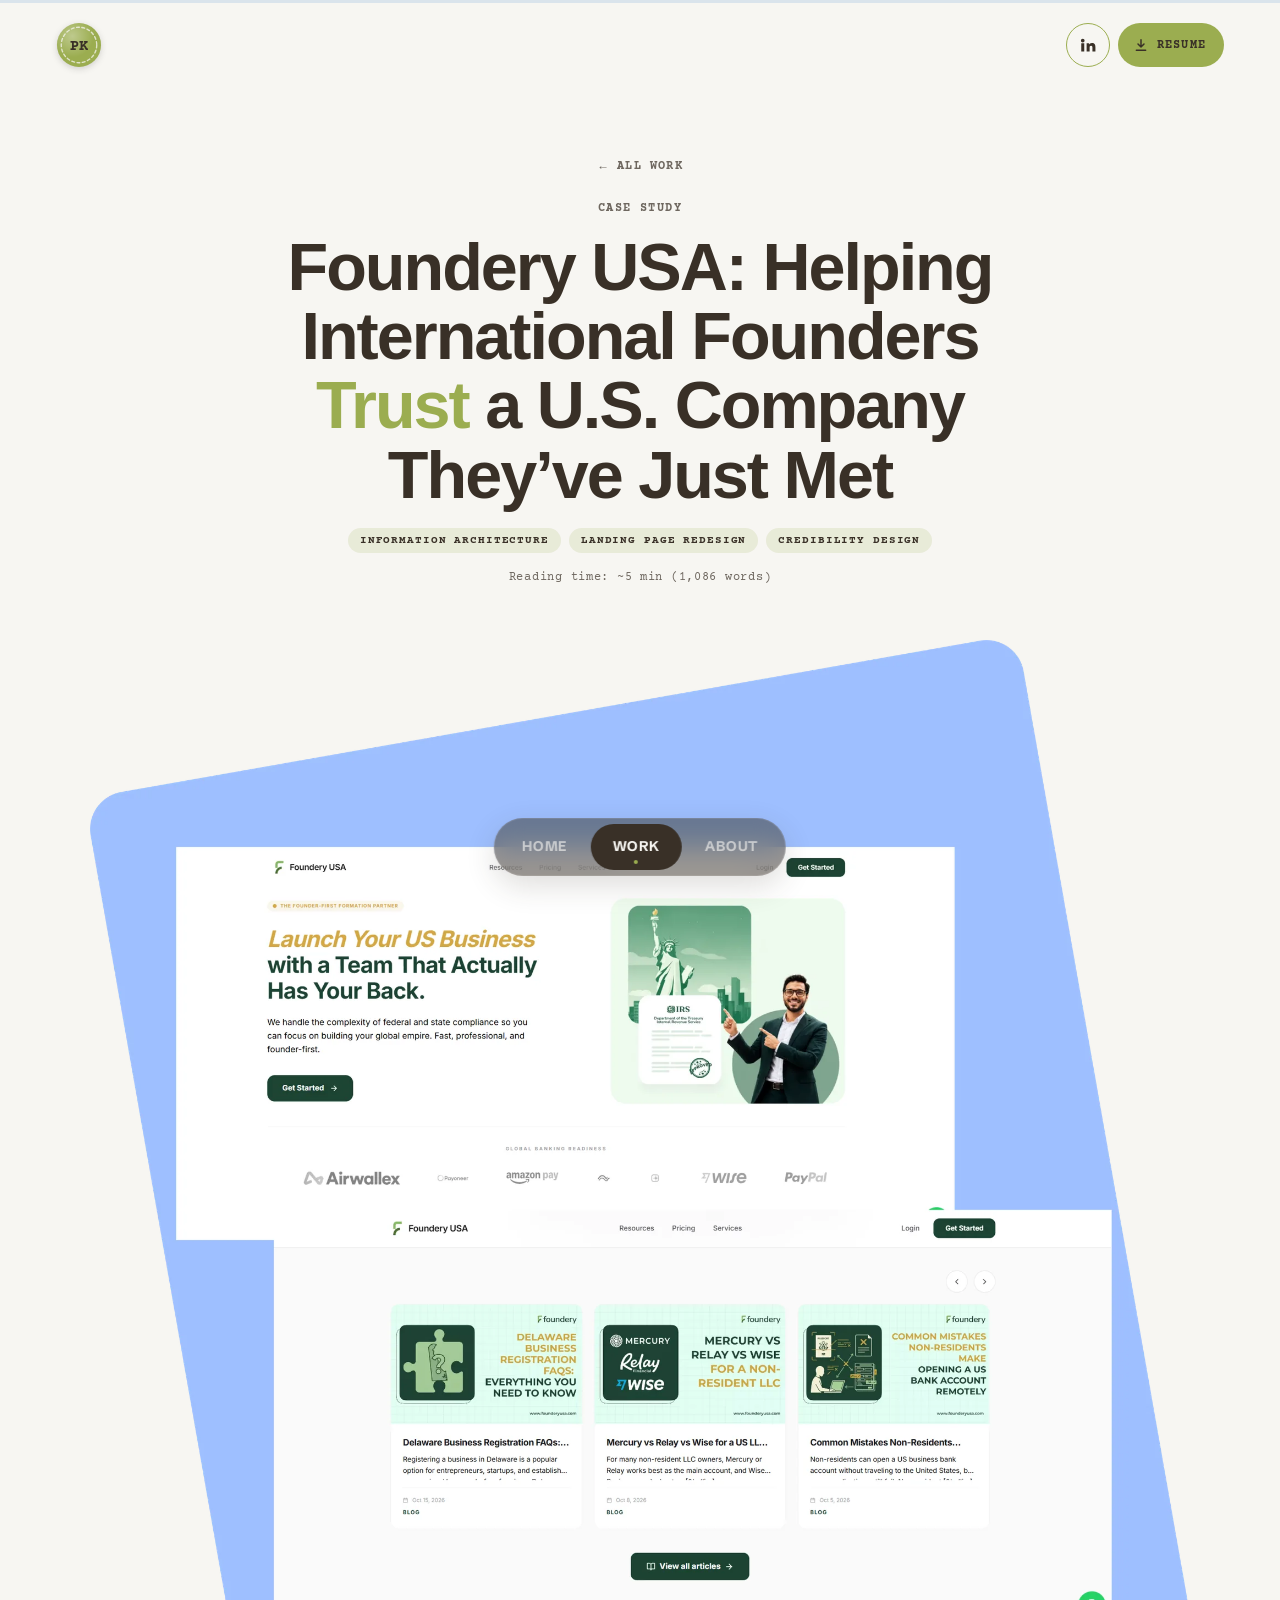
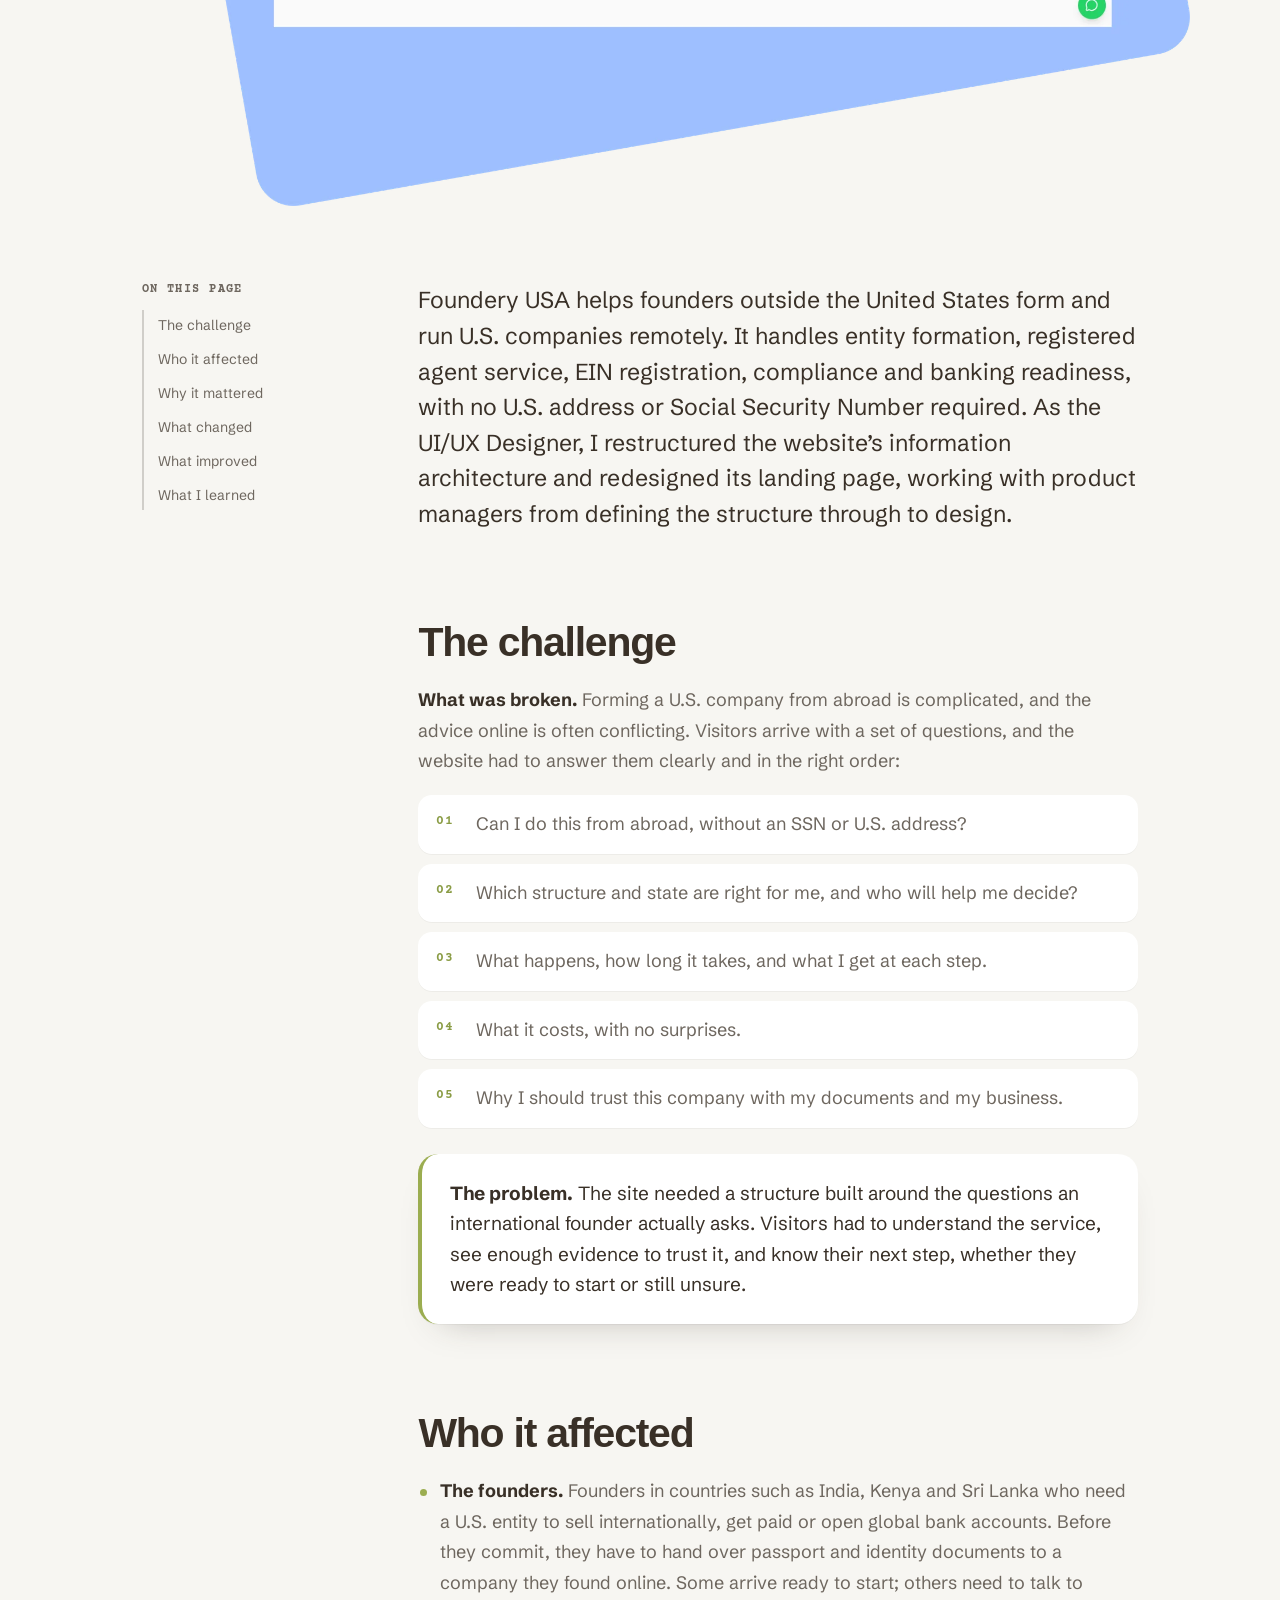
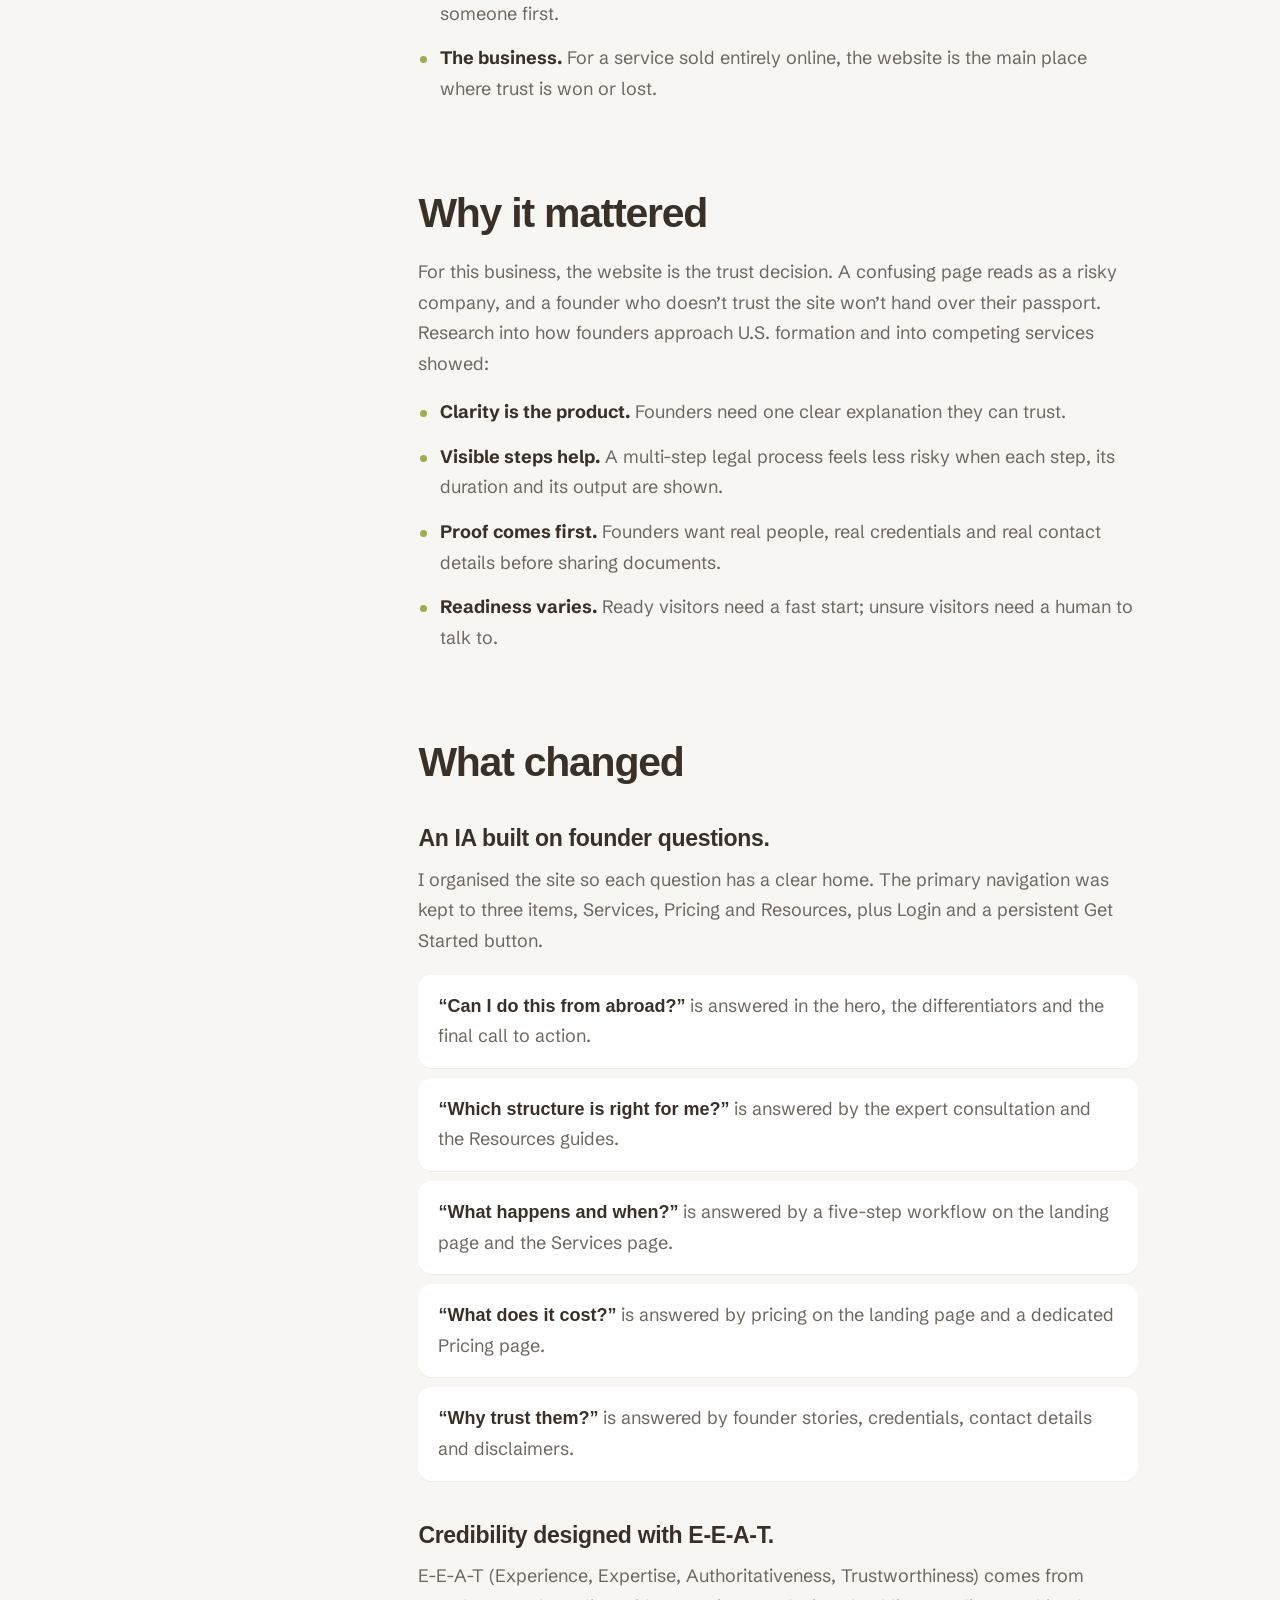
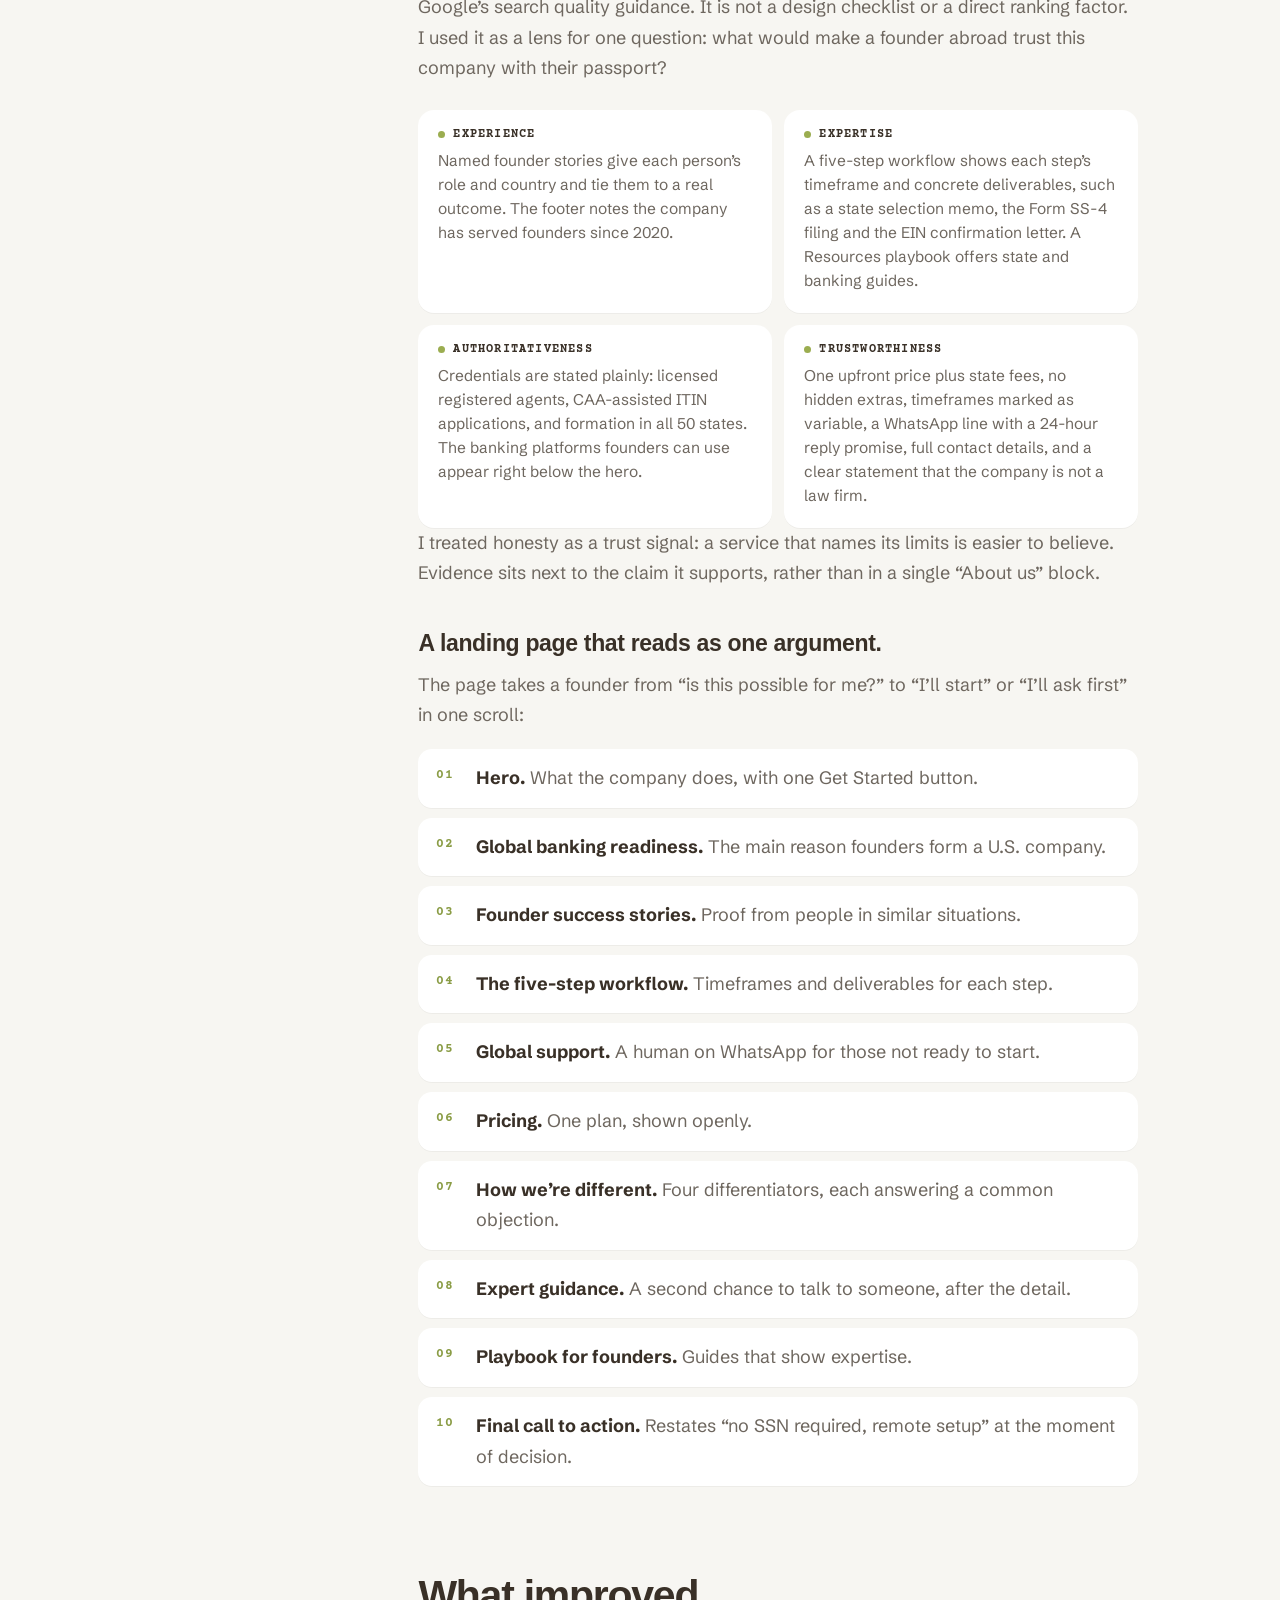
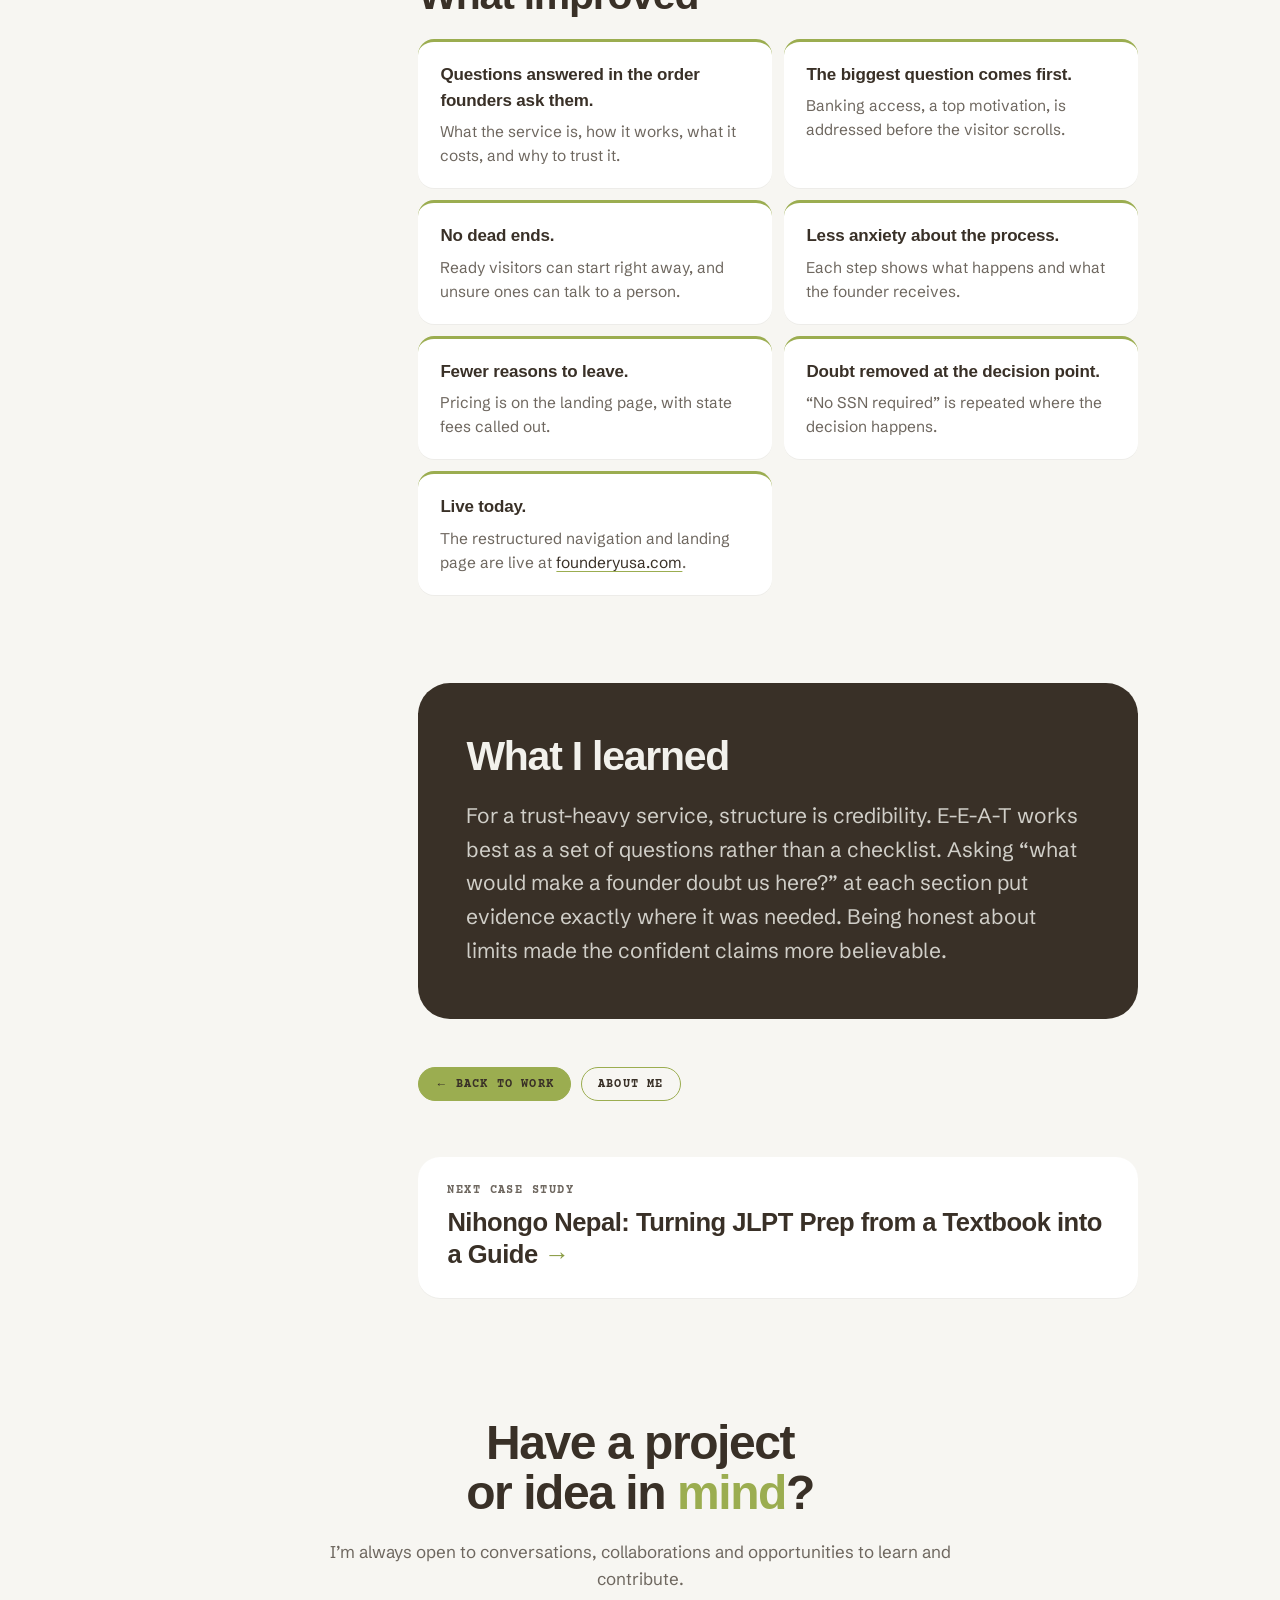
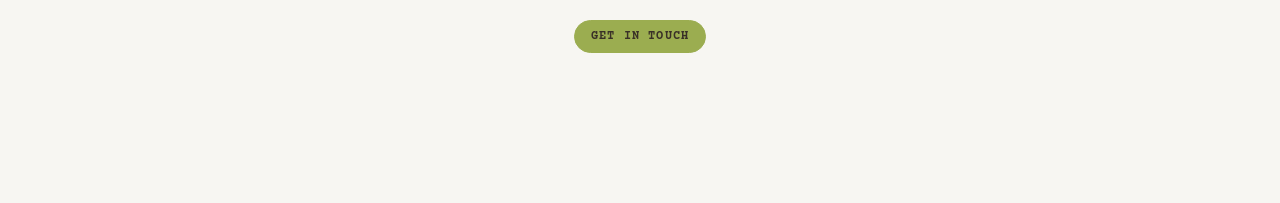
==== work/foundery-usa.html @ 92acd9e3 "Single scrolling page, case studies and clearer ID card text - Home, Work and About now scroll as on" ====
<!doctype html>
<html lang="en">
<head>
<meta charset="utf-8">
<meta name="viewport" content="width=device-width, initial-scale=1, viewport-fit=cover">
<title>Foundery USA Case Study</title>
<meta name="description" content="Case study: restructuring Foundery USA’s information architecture and landing page so international founders can trust a U.S. formation service.">
<meta property="og:title" content="Foundery USA: Helping International Founders Trust a U.S. Company They’ve Just Met">
<meta property="og:description" content="A UI/UX case study by Priyanka Kadel.">
<meta name="theme-color" content="#F7F6F2">
<link rel="icon" type="image/svg+xml" href="../assets/logo.svg">

<link rel="preconnect" href="https://fonts.googleapis.com">
<link rel="preconnect" href="https://fonts.gstatic.com" crossorigin>
<link rel="stylesheet" href="https://fonts.googleapis.com/css2?family=Caveat:wght@500&family=Courier+Prime:wght@400;700&family=Schibsted+Grotesk:wght@400;500;700;800&display=swap">
<link rel="stylesheet" href="../styles.css">
</head>
<body class="case-page">

<div class="read-progress" aria-hidden="true"><span id="read-bar"></span></div>

<!-- ============ Top bar: logo mark + quick links ============ -->
<header class="topbar">
  <div class="topbar-inner">
    <a class="mark" href="../index.html" aria-label="Priyanka Kadel, back to home" title="Home">
      <svg viewBox="0 0 48 48" aria-hidden="true">
        <circle cx="24" cy="24" r="23" fill="#9BAD50"/>
        <circle cx="24" cy="24" r="23" fill="url(#markShine)"/>
        <g class="mark-ring"><circle cx="24" cy="24" r="18.5" fill="none" stroke="#F7F6F2" stroke-opacity=".75" stroke-width="1.4" stroke-dasharray="3 2.6" stroke-linecap="round"/></g>
        <text x="24" y="29.5" text-anchor="middle" font-family="'Courier Prime', 'Courier New', monospace" font-weight="700" font-size="15.5" letter-spacing="-.5" fill="#393027">PK</text>
        <defs>
          <radialGradient id="markShine" cx=".35" cy=".3" r=".8">
            <stop offset="0" stop-color="#fff" stop-opacity=".35"/>
            <stop offset=".6" stop-color="#fff" stop-opacity="0"/>
          </radialGradient>
        </defs>
      </svg>
    </a>
    <div class="quick" id="quick">
      <a class="q-in" id="q-linkedin" href="#" target="_blank" rel="noopener" aria-label="Priyanka on LinkedIn" title="LinkedIn">
        <svg viewBox="0 0 24 24" fill="currentColor" aria-hidden="true"><path d="M4.98 3.5a2.5 2.5 0 1 1 0 5 2.5 2.5 0 0 1 0-5ZM3 9.75h4v11H3v-11Zm6.5 0h3.8v1.5h.06c.53-.95 1.83-1.95 3.77-1.95 4.03 0 4.77 2.5 4.77 5.76v5.69h-4v-5.04c0-1.2-.02-2.75-1.73-2.75-1.74 0-2 1.31-2 2.66v5.13h-4v-11Z"/></svg>
      </a>
      <a class="q-cv" id="q-resume" href="../assets/resume.pdf" download aria-label="Download resume">
        <svg viewBox="0 0 24 24" fill="none" stroke="currentColor" stroke-width="2.2" stroke-linecap="round" stroke-linejoin="round" aria-hidden="true"><path d="M12 4v11m0 0-4.5-4.5M12 15l4.5-4.5M5 20h14"/></svg>
        <span class="q-label">Resume</span>
      </a>
      <span class="toast" id="toast" role="status" hidden></span>
    </div>
  </div>
</header>

<main class="case">

  <!-- ============ Hero ============ -->
  <header class="case-hero">
    <a class="back-link" href="../index.html#work"><span class="arr" aria-hidden="true">←</span> All work</a>
    <p class="eyebrow">Case study</p>
    <h1 class="case-title">Foundery USA: Helping International Founders <em>Trust</em> a U.S. Company They’ve Just Met</h1>
    <ul class="tags" aria-label="Project type">
      <li>Information architecture</li>
      <li>Landing page redesign</li>
      <li>Credibility design</li>
    </ul>
    <p class="case-read">Reading time: ~5 min (1,086 words)</p>
  </header>

  <figure class="case-cover">
    <img src="../assets/work/foundery-usa-cover.webp" width="2000" height="2121" decoding="async" fetchpriority="high"
         alt="Foundery USA’s redesigned landing page: the hero, global banking readiness logos, and the founder playbook articles">
  </figure>

  <div class="case-layout">
    <nav class="case-toc" aria-label="On this page">
      <p class="eyebrow">On this page</p>
      <ol>
        <li><a href="#challenge">The challenge</a></li>
        <li><a href="#who">Who it affected</a></li>
        <li><a href="#why">Why it mattered</a></li>
        <li><a href="#changed">What changed</a></li>
        <li><a href="#improved">What improved</a></li>
        <li><a href="#learned">What I learned</a></li>
      </ol>
    </nav>

    <article class="case-body">
      <p class="case-lead">Foundery USA helps founders outside the United States form and run U.S. companies remotely. It handles entity formation, registered agent service, EIN registration, compliance and banking readiness, with no U.S. address or Social Security Number required. As the UI/UX Designer, I restructured the website’s information architecture and redesigned its landing page, working with product managers from defining the structure through to design.</p>

      <section id="challenge" class="reveal">
        <h2>The challenge</h2>
        <p><strong>What was broken.</strong> Forming a U.S. company from abroad is complicated, and the advice online is often conflicting. Visitors arrive with a set of questions, and the website had to answer them clearly and in the right order:</p>
        <ol class="steps">
          <li>Can I do this from abroad, without an SSN or U.S. address?</li>
          <li>Which structure and state are right for me, and who will help me decide?</li>
          <li>What happens, how long it takes, and what I get at each step.</li>
          <li>What it costs, with no surprises.</li>
          <li>Why I should trust this company with my documents and my business.</li>
        </ol>
        <div class="callout"><p><strong>The problem.</strong> The site needed a structure built around the questions an international founder actually asks. Visitors had to understand the service, see enough evidence to trust it, and know their next step, whether they were ready to start or still unsure.</p></div>
      </section>

      <section id="who" class="reveal">
        <h2>Who it affected</h2>
        <ul class="points">
          <li><strong>The founders.</strong> Founders in countries such as India, Kenya and Sri Lanka who need a U.S. entity to sell internationally, get paid or open global bank accounts. Before they commit, they have to hand over passport and identity documents to a company they found online. Some arrive ready to start; others need to talk to someone first.</li>
          <li><strong>The business.</strong> For a service sold entirely online, the website is the main place where trust is won or lost.</li>
        </ul>
      </section>

      <section id="why" class="reveal">
        <h2>Why it mattered</h2>
        <p>For this business, the website is the trust decision. A confusing page reads as a risky company, and a founder who doesn’t trust the site won’t hand over their passport. Research into how founders approach U.S. formation and into competing services showed:</p>
        <ul class="points">
          <li><strong>Clarity is the product.</strong> Founders need one clear explanation they can trust.</li>
          <li><strong>Visible steps help.</strong> A multi-step legal process feels less risky when each step, its duration and its output are shown.</li>
          <li><strong>Proof comes first.</strong> Founders want real people, real credentials and real contact details before sharing documents.</li>
          <li><strong>Readiness varies.</strong> Ready visitors need a fast start; unsure visitors need a human to talk to.</li>
        </ul>
      </section>

      <section id="changed" class="reveal">
        <h2>What changed</h2>

        <h3>An IA built on founder questions.</h3>
        <p>I organised the site so each question has a clear home. The primary navigation was kept to three items, Services, Pricing and Resources, plus Login and a persistent Get Started button.</p>
        <ul class="qa">
          <li><b>“Can I do this from abroad?”</b> is answered in the hero, the differentiators and the final call to action.</li>
          <li><b>“Which structure is right for me?”</b> is answered by the expert consultation and the Resources guides.</li>
          <li><b>“What happens and when?”</b> is answered by a five-step workflow on the landing page and the Services page.</li>
          <li><b>“What does it cost?”</b> is answered by pricing on the landing page and a dedicated Pricing page.</li>
          <li><b>“Why trust them?”</b> is answered by founder stories, credentials, contact details and disclaimers.</li>
        </ul>

        <h3>Credibility designed with E-E-A-T.</h3>
        <p>E-E-A-T (Experience, Expertise, Authoritativeness, Trustworthiness) comes from Google’s search quality guidance. It is not a design checklist or a direct ranking factor. I used it as a lens for one question: what would make a founder abroad trust this company with their passport?</p>
        <dl class="dims">
          <div><dt>Experience</dt><dd>Named founder stories give each person’s role and country and tie them to a real outcome. The footer notes the company has served founders since 2020.</dd></div>
          <div><dt>Expertise</dt><dd>A five-step workflow shows each step’s timeframe and concrete deliverables, such as a state selection memo, the Form SS-4 filing and the EIN confirmation letter. A Resources playbook offers state and banking guides.</dd></div>
          <div><dt>Authoritativeness</dt><dd>Credentials are stated plainly: licensed registered agents, CAA-assisted ITIN applications, and formation in all 50 states. The banking platforms founders can use appear right below the hero.</dd></div>
          <div><dt>Trustworthiness</dt><dd>One upfront price plus state fees, no hidden extras, timeframes marked as variable, a WhatsApp line with a 24-hour reply promise, full contact details, and a clear statement that the company is not a law firm.</dd></div>
        </dl>
        <p>I treated honesty as a trust signal: a service that names its limits is easier to believe. Evidence sits next to the claim it supports, rather than in a single “About us” block.</p>

        <h3>A landing page that reads as one argument.</h3>
        <p>The page takes a founder from “is this possible for me?” to “I’ll start” or “I’ll ask first” in one scroll:</p>
        <ol class="steps">
          <li><strong>Hero.</strong> What the company does, with one Get Started button.</li>
          <li><strong>Global banking readiness.</strong> The main reason founders form a U.S. company.</li>
          <li><strong>Founder success stories.</strong> Proof from people in similar situations.</li>
          <li><strong>The five-step workflow.</strong> Timeframes and deliverables for each step.</li>
          <li><strong>Global support.</strong> A human on WhatsApp for those not ready to start.</li>
          <li><strong>Pricing.</strong> One plan, shown openly.</li>
          <li><strong>How we’re different.</strong> Four differentiators, each answering a common objection.</li>
          <li><strong>Expert guidance.</strong> A second chance to talk to someone, after the detail.</li>
          <li><strong>Playbook for founders.</strong> Guides that show expertise.</li>
          <li><strong>Final call to action.</strong> Restates “no SSN required, remote setup” at the moment of decision.</li>
        </ol>
      </section>

      <section id="improved" class="reveal">
        <h2>What improved</h2>
        <ul class="outcomes">
          <li><strong>Questions answered in the order founders ask them.</strong> What the service is, how it works, what it costs, and why to trust it.</li>
          <li><strong>The biggest question comes first.</strong> Banking access, a top motivation, is addressed before the visitor scrolls.</li>
          <li><strong>No dead ends.</strong> Ready visitors can start right away, and unsure ones can talk to a person.</li>
          <li><strong>Less anxiety about the process.</strong> Each step shows what happens and what the founder receives.</li>
          <li><strong>Fewer reasons to leave.</strong> Pricing is on the landing page, with state fees called out.</li>
          <li><strong>Doubt removed at the decision point.</strong> “No SSN required” is repeated where the decision happens.</li>
          <li><strong>Live today.</strong> The restructured navigation and landing page are live at <a href="https://founderyusa.com" target="_blank" rel="noopener">founderyusa.com</a>.</li>
        </ul>
      </section>

      <section id="learned" class="learned reveal">
        <h2>What I learned</h2>
        <p>For a trust-heavy service, structure is credibility. E-E-A-T works best as a set of questions rather than a checklist. Asking “what would make a founder doubt us here?” at each section put evidence exactly where it was needed. Being honest about limits made the confident claims more believable.</p>
      </section>

      <div class="case-end">
        <a class="btn primary" href="../index.html#work"><span class="arr" aria-hidden="true">←</span>&nbsp;Back to work</a>
        <a class="btn secondary" href="../index.html#about">About me</a>
      </div>
      <a class="case-next" href="nihongo-nepal.html">
        <span class="eyebrow">Next case study</span>
        <span class="case-next-title">Nihongo Nepal: Turning JLPT Prep from a Textbook into a Guide <span class="arr" aria-hidden="true">→</span></span>
      </a>
    </article>
  </div>

  <section class="contact" aria-labelledby="contact-title">
    <h2 id="contact-title">Have a project or idea in <em>mind</em>?</h2>
    <p class="wip-text">I’m always open to conversations, collaborations and opportunities to learn and contribute.</p>
    <div class="actions">
      <a class="btn primary" href="#" data-contact>Get in touch</a>
    </div>
    <p class="contact-details" hidden>
      <span id="contact-email" hidden>Email: <a></a></span>
      <span id="contact-linkedin" hidden>LinkedIn: <a target="_blank" rel="noopener">View profile</a></span>
    </p>
  </section>
</main>

<!-- ============ Floating bottom nav ============ -->
<nav class="nav" id="nav" aria-label="Main">
  <span class="nav-hi" aria-hidden="true"></span>
  <a href="../index.html" data-page="home">Home</a>
  <a href="../index.html#work" data-page="work" aria-current="page">Work</a>
  <a href="../index.html#about" data-page="about">About</a>
</nav>

<script type="module" src="../js/case.js"></script>
</body>
</html>
---- styles.css ----
/* =========================================================
   Pragyan Kadel — portfolio
   Warm editorial palette, mono labels, one hanging 3D pass.
   ========================================================= */

:root {
  --bg: #F7F6F2;
  --ink: #393027;
  --muted: #6E675F;
  --accent: #9BAD50;
  --accent-deep: #8A9C45;
  --sky: #B6CFE4;
  --paper: #F2F1EC;
  --card: #FFFFFF;
  --line: rgba(57, 48, 39, 0.2);

  --display: "Schibsted Grotesk", "Helvetica Neue", Helvetica, Arial, sans-serif;
  --head: Arial, "Helvetica Neue", Helvetica, sans-serif;
  --mono: "Courier Prime", "Courier New", Courier, monospace;
  --hand: "Caveat", "Segoe Print", "Bradley Hand", cursive;

  --maxw: 1120px;
  --wide: 1400px;
  --gutter: 56px;
  color-scheme: light;
}

*, *::before, *::after { box-sizing: border-box; }
html, body { margin: 0; }
html { -webkit-text-size-adjust: 100%; }
body {
  background: var(--bg);
  color: var(--ink);
  font-family: var(--display);
  -webkit-font-smoothing: antialiased;
  min-height: 100vh;
}
html { scroll-behavior: smooth; overflow-anchor: none; }
img, svg { max-width: 100%; }
[hidden] { display: none !important; }
a { color: inherit; }

.sr {
  position: absolute; width: 1px; height: 1px; overflow: hidden;
  clip: rect(0 0 0 0); white-space: nowrap;
}

/* ---------- Shared: labels & buttons ---------- */
.eyebrow {
  margin: 0 0 18px;
  font-family: var(--mono); font-size: 12px; font-weight: 700;
  letter-spacing: 0.12em; text-transform: uppercase; color: var(--muted);
}

.actions { display: flex; align-items: center; gap: 10px; flex-wrap: wrap; }
.btn {
  display: inline-flex; align-items: center;
  padding: 9px 16px; border-radius: 999px;
  border: 1.5px solid var(--accent);
  font-family: var(--mono); font-weight: 700; font-size: 12px;
  letter-spacing: 0.1em; text-transform: uppercase; text-decoration: none;
  color: var(--ink);
  transition: background .2s ease, transform .2s ease, box-shadow .2s ease;
}
.btn.primary { background: var(--accent); }
.btn.secondary { background: transparent; }
.btn:hover { background: var(--accent); transform: translateY(-1px); box-shadow: 0 6px 14px -8px rgba(57, 48, 39, .45); }
.btn:active { transform: translateY(0); box-shadow: none; }
.btn:focus-visible { outline: 2px solid var(--ink); outline-offset: 3px; }

/* ---------- Top bar ---------- */
.topbar {
  position: absolute; z-index: 41; top: 0; left: 0; right: 0;
  pointer-events: none;
  padding-top: env(safe-area-inset-top, 0px);
}
.topbar-inner {
  max-width: calc(var(--wide) + var(--gutter) * 2);
  margin-inline: auto;
  padding: 22px var(--gutter);
  display: flex; align-items: center; justify-content: space-between;
}
.topbar a { pointer-events: auto; }

.mark {
  display: inline-flex; width: 46px; height: 46px; border-radius: 50%;
  filter: drop-shadow(0 2px 3px rgba(18, 18, 18, 0.16));
  transition: transform .25s ease;
}
.mark svg { width: 100%; height: 100%; display: block; }
.mark .mark-ring { transform-origin: 24px 24px; animation: spin 9s linear infinite paused; }
.mark:hover .mark-ring, .mark:focus-visible .mark-ring { animation-play-state: running; }
.mark:hover { transform: rotate(-8deg) scale(1.04); }
.mark:active { transform: scale(0.92); }
.mark:focus-visible { outline: 2px solid var(--ink); outline-offset: 3px; }
@keyframes spin { to { transform: rotate(360deg); } }

.quick { position: relative; display: flex; align-items: center; gap: 8px; }
.quick a {
  display: inline-flex; align-items: center; justify-content: center; gap: 8px;
  height: 44px; border-radius: 999px; text-decoration: none;
  transition: transform .2s ease, background .2s ease;
}
.quick a:hover { transform: translateY(-1px); }
.quick a:focus-visible { outline: 2px solid var(--ink); outline-offset: 3px; }
.q-in { width: 44px; background: var(--bg); color: var(--ink); border: 1.5px solid var(--accent); }
.q-in:hover { background: var(--accent); }
.q-in svg { width: 18px; height: 18px; }
.q-cv {
  padding: 0 18px 0 15px; background: var(--accent); color: var(--ink);
  font-family: var(--mono); font-weight: 700; font-size: 12px;
  letter-spacing: 0.1em; text-transform: uppercase;
}
.q-cv:hover { background: var(--accent-deep); }
.q-cv svg { width: 16px; height: 16px; }
.toast {
  position: absolute; top: calc(100% + 8px); right: 0; white-space: nowrap;
  background: var(--ink); color: var(--bg);
  font-family: var(--mono); font-size: 11px; letter-spacing: 0.08em; text-transform: uppercase;
  padding: 7px 12px; border-radius: 8px;
  animation: toastIn .25s ease both;
}
@keyframes toastIn { from { opacity: 0; transform: translateY(-4px); } }

/* ---------- Views ---------- */
.view { scroll-margin-top: 0; }
@keyframes viewIn { from { opacity: 0; transform: translateY(10px); } }

/* =========================================================
   HOME
   ========================================================= */
.hero { position: relative; height: 100vh; height: 100svh; min-height: 560px; animation: none; }
.hero .copy { animation: viewIn .6s cubic-bezier(.2, .8, .2, 1) both; }
#stage {
  position: absolute; inset: 0; width: 100%; height: 100%; display: block;
  touch-action: pan-y; outline: none;
  opacity: 0; transition: opacity .6s ease;
}
#stage.ready { opacity: 1; }

.overlay {
  position: absolute; inset: 0; pointer-events: none;
  display: flex; align-items: center;
  padding-top: 40px;
}
.overlay a { pointer-events: auto; }
.copy-wrap {
  width: 100%;
  max-width: calc(var(--wide) + var(--gutter) * 2);
  margin-inline: auto;
  padding-inline: var(--gutter);
}
.copy { width: min(560px, 46vw); display: grid; gap: 18px; }

h1 {
  margin: 0;
  font-family: var(--head); font-weight: 700;
  font-size: clamp(38px, 3.6vw, 56px);
  line-height: 1.06; letter-spacing: -0.03em;
  max-width: 10.6em;
  text-wrap: balance;
}
h1 .nb { white-space: nowrap; }
/* the longest word reserves the width so nothing reflows while typing */
h1 .rot-wrap { display: inline-grid; color: var(--accent); }
h1 .rot-wrap > * { grid-area: 1 / 1; }
h1 .ghost { visibility: hidden; }
h1 .caret {
  display: inline-block; width: 0.065em; height: 0.92em; margin-left: 0.05em;
  vertical-align: -0.1em; background: var(--accent);
}
h1 .caret.idle { animation: caret 1s steps(1) infinite; }
@keyframes caret { 50% { opacity: 0; } }

.lede { margin: 0; color: var(--muted); font-size: clamp(16px, 1.3vw, 19px); line-height: 1.5; max-width: 40ch; }

.hint {
  display: inline-flex; align-items: center; gap: 8px; justify-self: start; margin-top: 6px;
  font-family: var(--mono); font-size: 12px; letter-spacing: 0.08em; text-transform: uppercase; color: var(--muted);
  border-radius: 6px; transition: color .2s ease;
}
.hint i { width: 6px; height: 6px; border-radius: 50%; background: var(--ink); animation: blink 2.4s ease-in-out infinite; }
@keyframes blink { 50% { opacity: .25; } }
/* keyboard focus on the 3D pass is shown on the hint */
#stage:focus-visible ~ .overlay .hint { color: var(--ink); outline: 2px solid var(--ink); outline-offset: 6px; }

/* =========================================================
   Bottom nav
   ========================================================= */
.nav {
  position: fixed; z-index: 40; left: 50%; transform: translateX(-50%);
  bottom: calc(24px + env(safe-area-inset-bottom, 0px));
  display: flex; gap: 2px; padding: 6px;
  border-radius: 999px;
  background: rgba(57, 48, 39, 0.5);
  -webkit-backdrop-filter: blur(14px) saturate(1.3);
  backdrop-filter: blur(14px) saturate(1.3);
  box-shadow: 0 10px 30px rgba(57, 48, 39, 0.16), inset 0 0 0 1px rgba(247, 246, 242, 0.1);
}
.nav-hi {
  position: absolute; top: 6px; bottom: 6px; left: 0; width: 0;
  border-radius: 999px; background: var(--ink); pointer-events: none;
  transition: transform .38s cubic-bezier(.3, 1.4, .5, 1), width .38s cubic-bezier(.3, 1.4, .5, 1);
}
.nav a {
  position: relative; z-index: 1; display: block;
  padding: 13px 22px 15px; border-radius: 999px;
  font-family: var(--display); font-weight: 700; font-size: 14px;
  letter-spacing: 0.03em; text-transform: uppercase; text-decoration: none;
  color: rgba(247, 246, 242, 0.62);
  transition: color .2s ease;
}
.nav a:hover, .nav a.lit, .nav a[aria-current="page"] { color: #F7F6F2; }
.nav a[aria-current="page"]::after {
  content: ""; position: absolute; left: 50%; bottom: 6px;
  width: 4px; height: 4px; margin-left: -2px; border-radius: 50%; background: var(--accent);
}
.nav a:focus-visible { outline: 2px solid #F7F6F2; outline-offset: -4px; }

/* =========================================================
   WORK
   ========================================================= */
.work {
  max-width: calc(var(--wide) + var(--gutter) * 2); margin-inline: auto;
  padding: clamp(90px, 11vw, 140px) var(--gutter) clamp(60px, 8vw, 100px);
}
.work-head { text-align: center; margin-bottom: clamp(36px, 5vw, 64px); }
.work-head h2, .case-title, .case-body h2, .contact h2 {
  margin: 0; font-family: var(--head); font-weight: 700;
  letter-spacing: -0.03em; line-height: 1.04; text-wrap: balance;
}
.work-head h2 { font-size: clamp(36px, 5vw, 64px); }
.case-info h3 em, .about h2 em, .case-title em, .contact h2 em { font-style: normal; color: var(--accent); }

/* Case-study cards: tilted tile thumbnail, title, tags */
.case-grid {
  display: grid; grid-template-columns: repeat(2, minmax(0, 1fr));
  gap: clamp(40px, 5vw, 72px) clamp(24px, 4vw, 56px);
  max-width: 1180px; margin-inline: auto;
}
.case-link { display: grid; gap: 22px; text-decoration: none; color: inherit; border-radius: 20px; }
.case-link:focus-visible { outline: 2px solid var(--ink); outline-offset: 8px; }
.case-thumb { position: relative; aspect-ratio: 1 / 1; }
.case-thumb img {
  display: block; width: 100%; height: 100%; object-fit: contain;
  transition: transform .6s cubic-bezier(.2, .8, .2, 1), filter .6s ease;
  filter: drop-shadow(0 18px 28px rgba(57, 48, 39, 0.10));
}
.case-link:hover .case-thumb img, .case-link:focus-visible .case-thumb img {
  transform: rotate(-1.5deg) scale(1.025);
  filter: drop-shadow(0 26px 36px rgba(57, 48, 39, 0.16));
}
.case-info { display: grid; gap: 12px; justify-items: start; }
.case-info h3 {
  margin: 0; font-family: var(--head); font-weight: 700;
  font-size: clamp(22px, 2vw, 28px); line-height: 1.15; letter-spacing: -0.02em; text-wrap: balance;
}
.tags { list-style: none; margin: 0; padding: 0; display: flex; flex-wrap: wrap; gap: 8px; }
.tags li {
  padding: 6px 12px; border-radius: 999px; background: rgba(155, 173, 80, 0.16);
  font-family: var(--mono); font-size: 11px; font-weight: 700; letter-spacing: 0.08em; text-transform: uppercase; color: var(--ink);
}
/* Courier Prime has no arrow glyphs */
.arr { font-family: Arial, "Segoe UI Symbol", sans-serif; font-weight: 700; letter-spacing: 0; }
.case-read { margin: 0; font-family: var(--mono); font-size: 12px; letter-spacing: 0.06em; color: var(--muted); }
.case-cta {
  display: inline-flex; gap: 8px; align-items: center; margin-top: 4px;
  font-family: var(--mono); font-size: 12px; font-weight: 700; letter-spacing: 0.1em; text-transform: uppercase;
  border-bottom: 1.5px solid var(--accent); padding-bottom: 3px;
}
.case-cta span { transition: transform .25s ease; }
.case-link:hover .case-cta span { transform: translateX(4px); }

/* placeholder card while more studies are written */
.soon-thumb { display: grid; place-items: center; }
.soon-tile {
  position: absolute; inset: 9% 8%; border-radius: 6%;
  background: rgba(182, 207, 228, 0.55); transform: rotate(-4deg);
}
.soon-inner { position: relative; display: grid; justify-items: center; width: 62%; }
.soon-inner .wip-bar { margin-top: 0; }
.case-soon .case-read { font-family: var(--display); font-size: 16px; letter-spacing: 0; }

.wip-text { margin: 20px 0 0; font-size: 17px; line-height: 1.6; color: var(--muted); }
.wip-bar {
  margin-top: 36px; width: min(360px, 100%); height: 14px;
  border-radius: 999px; background: var(--sky); overflow: hidden;
}
.wip-bar span {
  display: block; height: 100%; width: 70%; border-radius: 999px;
  background: repeating-linear-gradient(-45deg, var(--accent) 0 10px, var(--accent-deep) 10px 20px);
  background-size: 28px 28px;
  animation: stripes 1.2s linear infinite, breathe 3.2s ease-in-out infinite;
}
@keyframes stripes { to { background-position: 28px 0; } }
@keyframes breathe { 0%, 100% { width: 66%; } 50% { width: 74%; } }
.wip-label {
  display: inline-flex; align-items: center; gap: 8px; margin: 14px 0 0;
  font-family: var(--mono); font-size: 12px; font-weight: 700; letter-spacing: 0.12em; text-transform: uppercase; color: var(--muted);
}
.wip-label i { width: 6px; height: 6px; border-radius: 50%; background: var(--accent); animation: blink 2.4s ease-in-out infinite; }

/* =========================================================
   ABOUT
   ========================================================= */
.about {
  max-width: calc(var(--maxw) + var(--gutter) * 2);
  margin-inline: auto;
  padding: 0 var(--gutter) 150px;
}
.about-intro {
  display: grid; grid-template-columns: minmax(0, 1.2fr) minmax(0, 1fr);
  gap: clamp(32px, 6vw, 88px); align-items: center;
  padding-top: clamp(64px, 9vw, 110px);
}
.about h2 { margin: 0; font-family: var(--head); font-weight: 700; letter-spacing: -0.03em; line-height: 1.06; text-wrap: balance; }
.about-intro h2 { font-size: clamp(34px, 4.2vw, 54px); }
.about-body { display: grid; gap: 16px; margin-top: 28px; max-width: 58ch; }
.about-body p { margin: 0; font-size: 17px; line-height: 1.6; color: var(--muted); }
.about-body p.vow {
  margin-top: 6px; font-family: var(--head); font-weight: 700;
  font-size: clamp(20px, 2vw, 24px); line-height: 1.45; letter-spacing: -0.01em; color: var(--ink);
}
.about-body p.vow span {
  background: linear-gradient(transparent 52%, var(--sky) 52%, var(--sky) 92%, transparent 92%);
  padding: 0 2px;
  -webkit-box-decoration-break: clone; box-decoration-break: clone;
}
.about .actions { margin-top: 28px; }

/* Polaroid with binder clip */
.pola { margin: 0; justify-self: center; width: min(420px, 100%); }
.pola-tilt {
  position: relative; padding-top: 44px;
  transform: rotate(2.5deg); transform-origin: 50% 8%;
  transition: transform .45s cubic-bezier(.2, .8, .2, 1);
}
.pola:hover .pola-tilt { transform: rotate(0deg) translateY(-6px); }
.pola-clip {
  position: absolute; z-index: 2; top: 0; left: 50%; width: 104px; transform: translateX(-50%);
  filter: drop-shadow(0 3px 3px rgba(18, 18, 18, 0.3));
}
.pola-card {
  background: var(--card); border-radius: 6px;
  padding: 16px 16px 0;
  box-shadow: 0 1px 0 rgba(18, 18, 18, 0.05), 0 22px 40px -18px rgba(18, 18, 18, 0.35);
  transition: box-shadow .45s ease;
}
.pola:hover .pola-card { box-shadow: 0 1px 0 rgba(18, 18, 18, 0.05), 0 34px 50px -20px rgba(18, 18, 18, 0.38); }
.pola-photo-wrap {
  aspect-ratio: 1 / 1; border-radius: 2px; overflow: hidden;
  background:
    radial-gradient(circle at 50% 38%, rgba(57, 48, 39, .14) 0 17%, transparent 17.5%),
    radial-gradient(ellipse 34% 30% at 50% 88%, rgba(57, 48, 39, .14) 0 99%, transparent 100%),
    linear-gradient(160deg, #E4ECF3, #CFDCE8);
}
.pola-photo { display: block; width: 100%; height: 100%; object-fit: cover; }
.pola-photo.missing { visibility: hidden; }
.pola figcaption {
  font-family: var(--hand); font-size: 30px; line-height: 1.1; color: var(--ink);
  text-align: center; padding: 18px 0 26px;
}

/* Journey timeline */
.journey {
  margin-top: clamp(72px, 10vw, 120px);
  background: var(--ink); color: var(--paper);
  border-radius: clamp(24px, 3vw, 36px);
  padding: clamp(48px, 7vw, 80px) clamp(18px, 4vw, 48px) clamp(56px, 7vw, 88px);
}
.journey h2 { text-align: center; font-size: clamp(32px, 4vw, 48px); color: var(--paper); }
.journey .lede-sm {
  text-align: center; margin: 12px auto 0;
  font-family: var(--mono); font-size: 12px; font-weight: 700; letter-spacing: 0.12em; text-transform: uppercase;
  color: rgba(242, 241, 236, 0.5);
}
.tl {
  list-style: none; margin: clamp(40px, 6vw, 64px) 0 0; padding: 0;
  position: relative; display: grid; gap: clamp(40px, 6vw, 64px);
}
.tl-line, .tl-fill { position: absolute; left: 50%; width: 2px; margin-left: -1px; top: 0; border-radius: 2px; }
.tl-line { bottom: 0; background: rgba(242, 241, 236, 0.12); }
.tl-fill { height: 0; background: var(--accent); box-shadow: 0 0 14px rgba(155, 173, 80, 0.5); }
.tl-item { position: relative; display: grid; grid-template-columns: minmax(0, 1fr) 120px minmax(0, 1fr); align-items: center; }
.tl-year {
  grid-column: 2; grid-row: 1; justify-self: center; position: relative; z-index: 1;
  background: var(--ink); padding: 10px 4px;
  font-family: var(--head); font-weight: 700; font-size: clamp(22px, 2.4vw, 30px); letter-spacing: -0.02em;
  font-variant-numeric: tabular-nums;
  color: rgba(242, 241, 236, 0.22); transition: color .4s ease;
}
.tl-card {
  grid-row: 1;
  background: rgba(255, 255, 255, 0.055);
  border: 1px solid rgba(242, 241, 236, 0.12);
  border-radius: 16px; padding: 20px 22px 22px;
  opacity: 0.28; transform: translateY(18px);
  transition: opacity .6s ease, transform .6s cubic-bezier(.2, .8, .2, 1), background .25s ease, border-color .25s ease;
}
.tl-item.right .tl-card { grid-column: 3; }
.tl-item.left .tl-card { grid-column: 1; }
.tl-item.on .tl-year { color: var(--sky); }
.tl-item.on .tl-card { opacity: 1; transform: none; }
.tl-card:hover { background: rgba(255, 255, 255, 0.085); border-color: rgba(155, 173, 80, 0.55); }
.tl-card h3 { margin: 0; font-family: var(--head); font-size: 19px; letter-spacing: -0.01em; color: var(--paper); }
.tl-meta { margin-top: 6px; font-family: var(--mono); font-size: 11px; font-weight: 700; letter-spacing: 0.1em; text-transform: uppercase; color: var(--sky); opacity: 0.9; }
.tl-card p { margin: 12px 0 0; font-size: 14.5px; line-height: 1.55; color: rgba(242, 241, 236, 0.74); }
.tl-more {
  display: inline-flex; align-items: center; margin-top: 16px; padding: 9px 16px;
  border-radius: 999px; border: 1.5px solid var(--accent); text-decoration: none;
  font-family: var(--mono); font-size: 12px; font-weight: 700; letter-spacing: 0.1em; text-transform: uppercase;
  color: var(--paper); transition: background .2s ease, color .2s ease, transform .2s ease;
}
.tl-more:hover, .tl-more:focus-visible { background: var(--accent); color: var(--ink); transform: translateY(-1px); outline: none; }

.tl-year.long { font-size: clamp(16px, 1.6vw, 21px); white-space: nowrap; }

/* Contact (end of About) */
.contact { text-align: center; max-width: 640px; margin: clamp(80px, 10vw, 120px) auto 0; display: grid; justify-items: center; }
.contact h2 { font-size: clamp(32px, 4vw, 48px); }
.contact .actions { margin-top: 28px; justify-content: center; }
.contact-details {
  display: flex; flex-wrap: wrap; justify-content: center; gap: 8px 24px; margin: 22px 0 0;
  font-family: var(--mono); font-size: 12px; font-weight: 700; letter-spacing: 0.1em; text-transform: uppercase; color: var(--muted);
}
.contact-details a { color: var(--ink); text-transform: none; letter-spacing: 0.02em; }
.contact-details a:hover { color: var(--accent-deep); }

/* =========================================================
   CASE STUDY PAGE
   ========================================================= */
.read-progress { position: fixed; z-index: 50; top: 0; left: 0; right: 0; height: 3px; background: rgba(182, 207, 228, 0.45); }
.read-progress span { display: block; height: 100%; background: var(--accent); transform-origin: 0 50%; transform: scaleX(0); }

.case { max-width: calc(var(--wide) + var(--gutter) * 2); margin-inline: auto; padding: 0 var(--gutter) 150px; }
.case-hero {
  max-width: 900px; margin-inline: auto; text-align: center;
  padding-top: clamp(110px, 13vw, 160px);
  display: grid; justify-items: center; gap: 18px;
}
.case-hero .eyebrow { margin: 0; }
.back-link {
  justify-self: center; margin-bottom: 10px;
  font-family: var(--mono); font-size: 12px; font-weight: 700; letter-spacing: 0.1em; text-transform: uppercase;
  color: var(--muted); text-decoration: none; display: inline-flex; gap: 8px;
  transition: color .2s ease;
}
.back-link span { transition: transform .25s ease; }
.back-link:hover { color: var(--ink); }
.back-link:hover span { transform: translateX(-4px); }
.back-link:focus-visible { outline: 2px solid var(--ink); outline-offset: 4px; border-radius: 4px; }
.case-title { font-size: clamp(36px, 5.2vw, 68px); }
.case-hero .tags { justify-content: center; }

.case-cover { margin: clamp(32px, 5vw, 56px) auto 0; max-width: 1100px; }
.case-cover img { display: block; width: 100%; height: auto; }

.case-layout {
  display: grid; grid-template-columns: 200px minmax(0, 720px);
  justify-content: center; gap: clamp(40px, 6vw, 96px);
  margin-top: clamp(40px, 6vw, 80px);
}
.case-toc { position: sticky; top: 40px; align-self: start; }
.case-toc .eyebrow { margin-bottom: 14px; }
.case-toc ol { list-style: none; margin: 0; padding: 0; display: grid; gap: 4px; border-left: 2px solid var(--line); }
.case-toc a {
  display: block; padding: 6px 0 6px 14px; margin-left: -2px; border-left: 2px solid transparent;
  font-size: 14px; color: var(--muted); text-decoration: none;
  transition: color .2s ease, border-color .2s ease;
}
.case-toc a:hover { color: var(--ink); }
.case-toc a.on { color: var(--ink); font-weight: 700; border-left-color: var(--accent); }
.case-toc a:focus-visible { outline: 2px solid var(--ink); outline-offset: 2px; }

.case-body { min-width: 0; }
.case-body p, .case-body li, .case-body dd { font-size: 18px; line-height: 1.7; color: var(--muted); }
.case-body p { margin: 0 0 18px; }
.case-body strong { color: var(--ink); font-weight: 700; }
.case-body .case-lead { font-size: clamp(20px, 1.8vw, 23px); line-height: 1.55; color: var(--ink); }
.case-body section { margin-top: clamp(56px, 7vw, 88px); scroll-margin-top: 32px; }
.case-body h2 { font-size: clamp(30px, 3.2vw, 42px); margin-bottom: 22px; }
.case-body h3 {
  margin: 40px 0 12px; font-family: var(--head); font-weight: 700;
  font-size: clamp(20px, 1.8vw, 24px); letter-spacing: -0.015em; line-height: 1.25; color: var(--ink);
}

/* "How might we" */
.hmw {
  margin: 28px 0 0; padding: 28px 30px; border-radius: 20px;
  background: var(--card); border-left: 4px solid var(--accent);
  box-shadow: 0 1px 0 rgba(18, 18, 18, 0.04), 0 18px 34px -24px rgba(57, 48, 39, 0.35);
}
.case-body .hmw p {
  margin: 0; font-family: var(--head); font-weight: 700;
  font-size: clamp(20px, 2vw, 25px); line-height: 1.4; letter-spacing: -0.01em; color: var(--ink);
}

/* behavioural dimensions */
.dims { display: grid; grid-template-columns: repeat(2, minmax(0, 1fr)); gap: 12px; margin: 26px 0 0; }
.dims div {
  background: var(--card); border-radius: 16px; padding: 18px 20px 20px;
  box-shadow: 0 1px 0 rgba(18, 18, 18, 0.04);
  transition: transform .25s ease, box-shadow .25s ease;
}
.dims div:hover { transform: translateY(-2px); box-shadow: 0 14px 26px -18px rgba(57, 48, 39, 0.4); }
.dims dt {
  display: flex; align-items: center; gap: 8px; margin-bottom: 8px;
  font-family: var(--mono); font-size: 12px; font-weight: 700; letter-spacing: 0.1em; text-transform: uppercase; color: var(--ink);
}
.dims dt::before { content: ""; width: 7px; height: 7px; border-radius: 50%; background: var(--accent); flex: none; }
.case-body .dims dd { margin: 0; font-size: 15.5px; line-height: 1.55; }

/* key insight, highlighter like the About page */
.case-body .insight {
  margin: 8px 0 0; font-family: var(--head); font-weight: 700;
  font-size: clamp(21px, 2.1vw, 26px); line-height: 1.45; letter-spacing: -0.01em; color: var(--ink);
}
.insight span {
  background: linear-gradient(transparent 55%, var(--sky) 55%, var(--sky) 92%, transparent 92%);
  -webkit-box-decoration-break: clone; box-decoration-break: clone; padding: 0 2px;
}

/* numbered lists */
.steps, .blocks { list-style: none; margin: 6px 0 22px; padding: 0; display: grid; gap: 10px; counter-reset: n; }
.steps li, .blocks li {
  counter-increment: n; position: relative;
  padding: 14px 18px 14px 58px; border-radius: 14px; background: var(--card);
  box-shadow: 0 1px 0 rgba(18, 18, 18, 0.04);
}
.steps li::before, .blocks li::before {
  content: counter(n, decimal-leading-zero);
  position: absolute; left: 18px; top: 15px;
  font-family: var(--mono); font-size: 13px; font-weight: 700; letter-spacing: 0.06em; color: var(--accent-deep);
}
.blocks { grid-template-columns: repeat(auto-fit, minmax(190px, 1fr)); }
.case-body .blocks li { font-size: 16px; line-height: 1.5; }

.points { list-style: none; margin: 6px 0 22px; padding: 0; display: grid; gap: 14px; }
.points:last-child { margin-bottom: 0; }
.points li { position: relative; padding-left: 22px; }
.points li::before { content: ""; position: absolute; left: 2px; top: 0.72em; width: 7px; height: 7px; border-radius: 50%; background: var(--accent); }

/* outcomes */
.outcomes { list-style: none; margin: 6px 0 0; padding: 0; display: grid; grid-template-columns: repeat(2, minmax(0, 1fr)); gap: 12px; }
.case-body .outcomes li {
  background: var(--card); border-radius: 16px; padding: 20px 22px;
  font-size: 15.5px; line-height: 1.55;
  box-shadow: 0 1px 0 rgba(18, 18, 18, 0.04);
  border-top: 3px solid var(--accent);
}
.outcomes strong { display: block; margin-bottom: 6px; font-family: var(--head); font-size: 17px; letter-spacing: -0.01em; }

/* closing reflection: dark panel like "My journey" */
.case-body .learned {
  background: var(--ink); border-radius: clamp(22px, 3vw, 32px);
  padding: clamp(32px, 5vw, 52px) clamp(24px, 4vw, 48px);
}
.case-body .learned h2 { color: var(--paper); }
.case-body .learned p { margin: 0; color: rgba(242, 241, 236, 0.82); font-size: clamp(18px, 1.7vw, 21px); line-height: 1.6; }

.case-end { display: flex; gap: 10px; flex-wrap: wrap; margin-top: 48px; }

/* the problem statement */
.callout {
  margin: 26px 0 0; padding: 24px 28px; border-radius: 20px;
  background: var(--card); border-left: 4px solid var(--accent);
  box-shadow: 0 1px 0 rgba(18, 18, 18, 0.04), 0 18px 34px -24px rgba(57, 48, 39, 0.35);
}
.case-body .callout p { margin: 0; color: var(--ink); font-size: 19px; line-height: 1.6; }

/* numbers from the text */
.stats { list-style: none; margin: 8px 0 0; padding: 0; display: grid; grid-template-columns: repeat(3, minmax(0, 1fr)); gap: 12px; }
.stats li { background: var(--card); border-radius: 16px; padding: 20px 20px 18px; display: grid; gap: 4px; box-shadow: 0 1px 0 rgba(18, 18, 18, 0.04); }
.stats b { font-family: var(--head); font-size: clamp(28px, 3vw, 40px); letter-spacing: -0.03em; line-height: 1; color: var(--accent-deep); }
.stats span { font-family: var(--mono); font-size: 12px; font-weight: 700; letter-spacing: 0.1em; text-transform: uppercase; color: var(--muted); }

/* explored directions, with the chosen one marked */
.options { list-style: none; margin: 6px 0 26px; padding: 0; display: grid; grid-template-columns: repeat(3, minmax(0, 1fr)); gap: 12px; counter-reset: o; }
.case-body .options li {
  counter-increment: o; position: relative;
  background: var(--card); border-radius: 16px; padding: 46px 20px 20px;
  font-size: 15.5px; line-height: 1.55; border: 1.5px solid transparent;
  box-shadow: 0 1px 0 rgba(18, 18, 18, 0.04);
}
.options li::before {
  content: "Option " counter(o); position: absolute; top: 18px; left: 20px;
  font-family: var(--mono); font-size: 11px; font-weight: 700; letter-spacing: 0.1em; text-transform: uppercase; color: var(--muted);
}
.options li strong { display: block; margin-bottom: 6px; font-family: var(--head); font-size: 17px; }
.case-body .options li.chosen { border-color: var(--accent); background: linear-gradient(180deg, rgba(155, 173, 80, 0.12), var(--card) 60%); }
.options li.chosen::before { content: "Option " counter(o) " · chosen"; color: var(--accent-deep); }

/* question → where it's answered */
.qa { list-style: none; margin: 6px 0 22px; padding: 0; display: grid; gap: 10px; }
.case-body .qa li { background: var(--card); border-radius: 14px; padding: 16px 20px; box-shadow: 0 1px 0 rgba(18, 18, 18, 0.04); }
.qa b { color: var(--ink); font-family: var(--head); }

.case-body a:not(.btn):not(.case-next) { color: var(--ink); text-decoration-color: var(--accent); text-underline-offset: 3px; }

/* next case study */
.case-next {
  display: grid; gap: 10px; margin-top: 56px; padding: 26px 28px; border-radius: 22px;
  background: var(--card); text-decoration: none; color: var(--ink);
  border: 1.5px solid transparent;
  box-shadow: 0 1px 0 rgba(18, 18, 18, 0.04);
  transition: border-color .25s ease, transform .25s ease, box-shadow .25s ease;
}
.case-next .eyebrow { margin: 0; }
.case-next-title { font-family: var(--head); font-weight: 700; font-size: clamp(20px, 2vw, 26px); letter-spacing: -0.02em; line-height: 1.25; }
.case-next-title .arr { display: inline-block; color: var(--accent-deep); transition: transform .25s ease; }
.case-next:hover { border-color: var(--accent); transform: translateY(-2px); box-shadow: 0 18px 30px -22px rgba(57, 48, 39, 0.45); }
.case-next:hover .arr { transform: translateX(5px); }
.case-next:focus-visible { outline: 2px solid var(--ink); outline-offset: 4px; }

/* gentle section reveal */
.reveal { opacity: 0; transform: translateY(18px); transition: opacity .7s ease, transform .7s cubic-bezier(.2, .8, .2, 1); }
.reveal.in { opacity: 1; transform: none; }

/* =========================================================
   Responsive
   ========================================================= */
@media (max-width: 960px) {
  :root { --gutter: 32px; }
  .case-layout { grid-template-columns: minmax(0, 720px); }
  .case-toc { display: none; }
}

@media (max-width: 760px) {
  :root { --gutter: 16px; }
  .topbar-inner { padding-block: 16px; }
  .overlay { align-items: flex-end; padding-top: 0; padding-bottom: calc(108px + env(safe-area-inset-bottom, 0px)); }
  .copy { width: 100%; gap: 14px; }
  h1 { font-size: clamp(30px, 8.6vw, 44px); max-width: 11em; }
  .lede { font-size: 15px; }
  .hint { font-size: 11px; }
  .nav { bottom: calc(16px + env(safe-area-inset-bottom, 0px)); }
  .nav a { padding: 12px 18px 14px; font-size: 13px; }

  .about-intro { grid-template-columns: minmax(0, 1fr); padding-top: 100px; }
  .case-grid { grid-template-columns: minmax(0, 1fr); }
  .dims, .outcomes, .options { grid-template-columns: minmax(0, 1fr); }
  .stats { grid-template-columns: repeat(3, minmax(0, 1fr)); gap: 8px; }
  .stats li { padding: 14px 12px; }
  .callout { padding: 20px 20px; }
  .case-body p, .case-body li { font-size: 16.5px; }
  .hmw { padding: 22px; }
  .pola { width: min(360px, 92%); margin-top: 8px; }

  .tl-line, .tl-fill { left: 9px; }
  .tl-item { grid-template-columns: minmax(0, 1fr); padding-left: 34px; gap: 10px; }
  .tl-year { grid-column: 1; grid-row: 1; justify-self: start; padding: 0; background: none; font-size: 24px; }
  .tl-year.long { font-size: 24px; }
  .tl-year::before {
    content: ""; position: absolute; left: -31px; top: 50%; width: 12px; height: 12px; margin-top: -6px;
    border-radius: 50%; background: var(--ink); border: 2px solid rgba(242, 241, 236, 0.25);
    transition: border-color .4s ease, background .4s ease;
  }
  .tl-item.on .tl-year::before { border-color: var(--accent); background: var(--accent); }
  .tl-item.left .tl-card, .tl-item.right .tl-card { grid-column: 1; grid-row: 2; }
}

@media (max-width: 420px) {
  .q-cv .q-label { display: none; }
  .q-cv { width: 44px; padding: 0; }
}

@media (max-height: 600px) and (max-width: 760px) {
  .hero { min-height: 640px; }
}

@media (prefers-reduced-motion: reduce) {
  html { scroll-behavior: auto; }
  *, *::before, *::after { animation-duration: .001ms !important; animation-iteration-count: 1 !important; }
  .view, .hero .copy { animation: none; }
  .btn, .nav-hi, .nav a, .pola-tilt, .tl-card, .tl-year, .case-thumb img, .dims div { transition: none; }
  .reveal { opacity: 1; transform: none; transition: none; }
  .wip-bar span { width: 70%; }
}
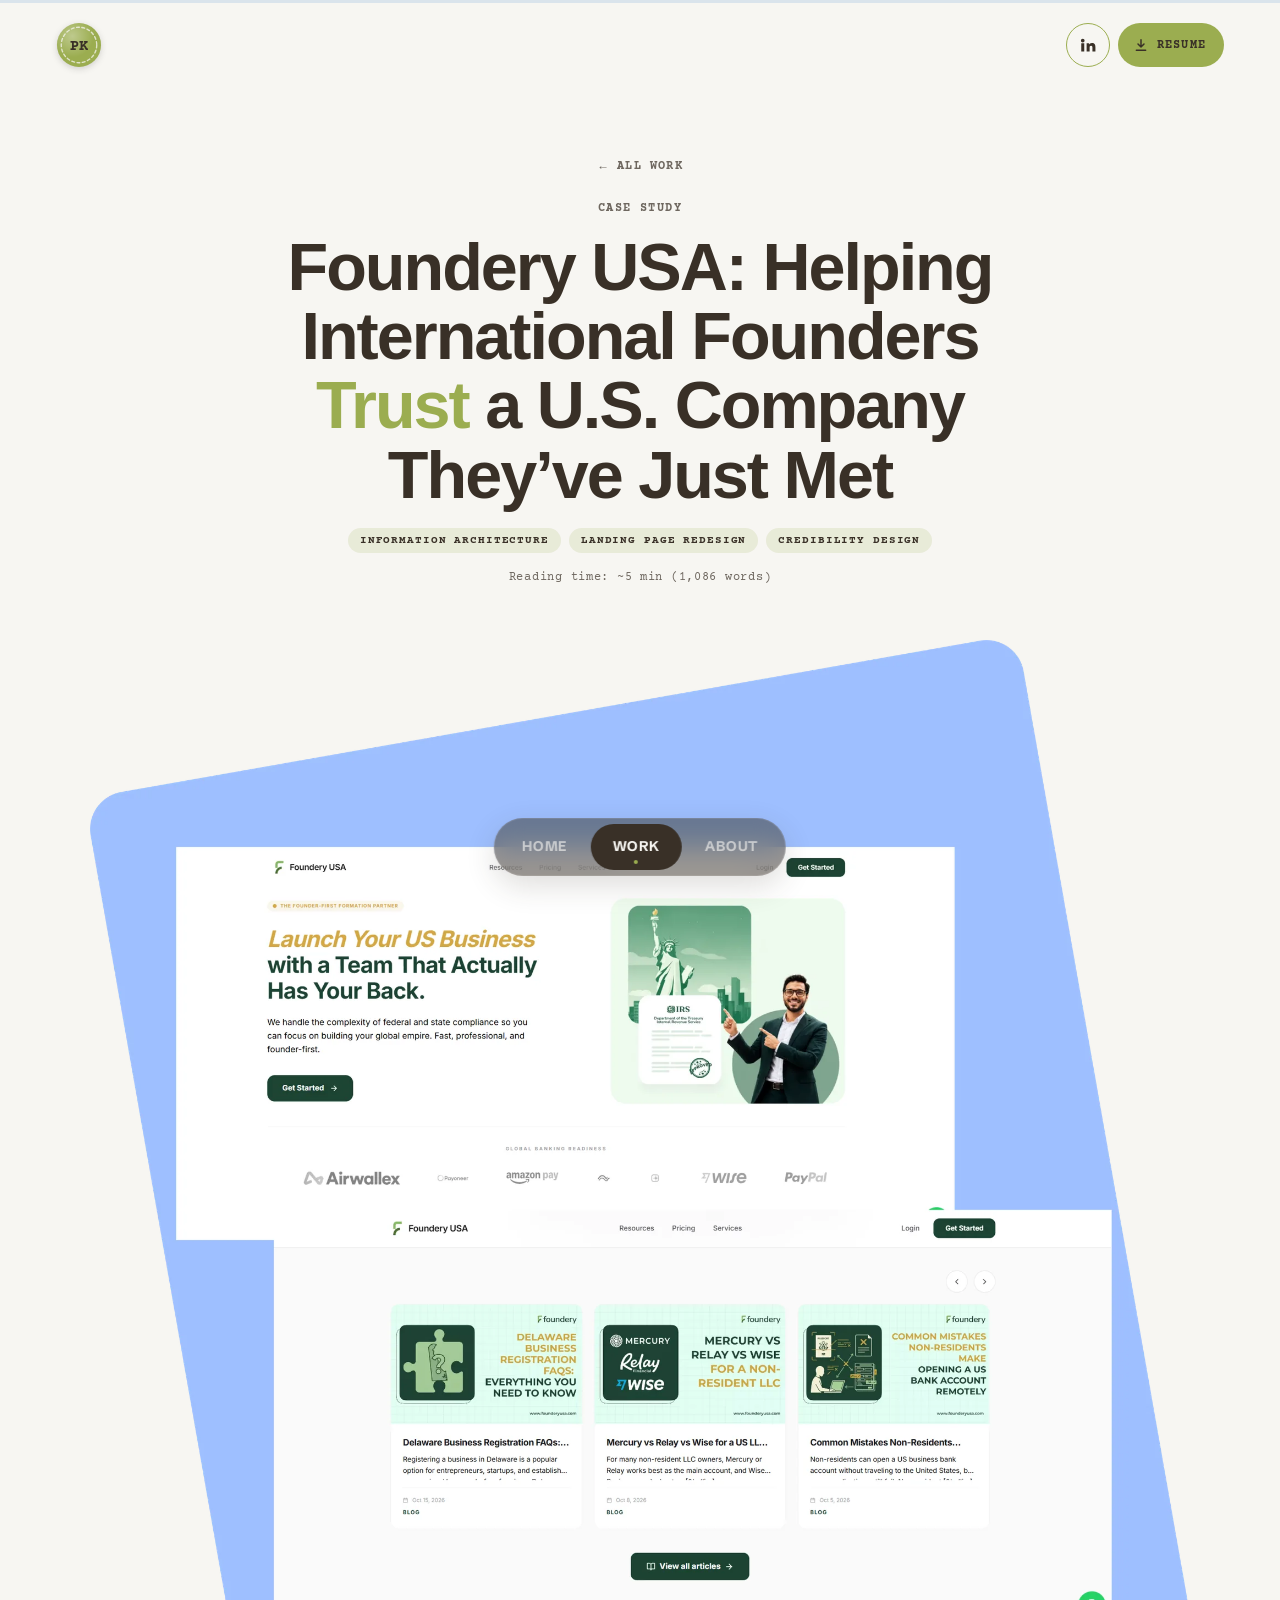
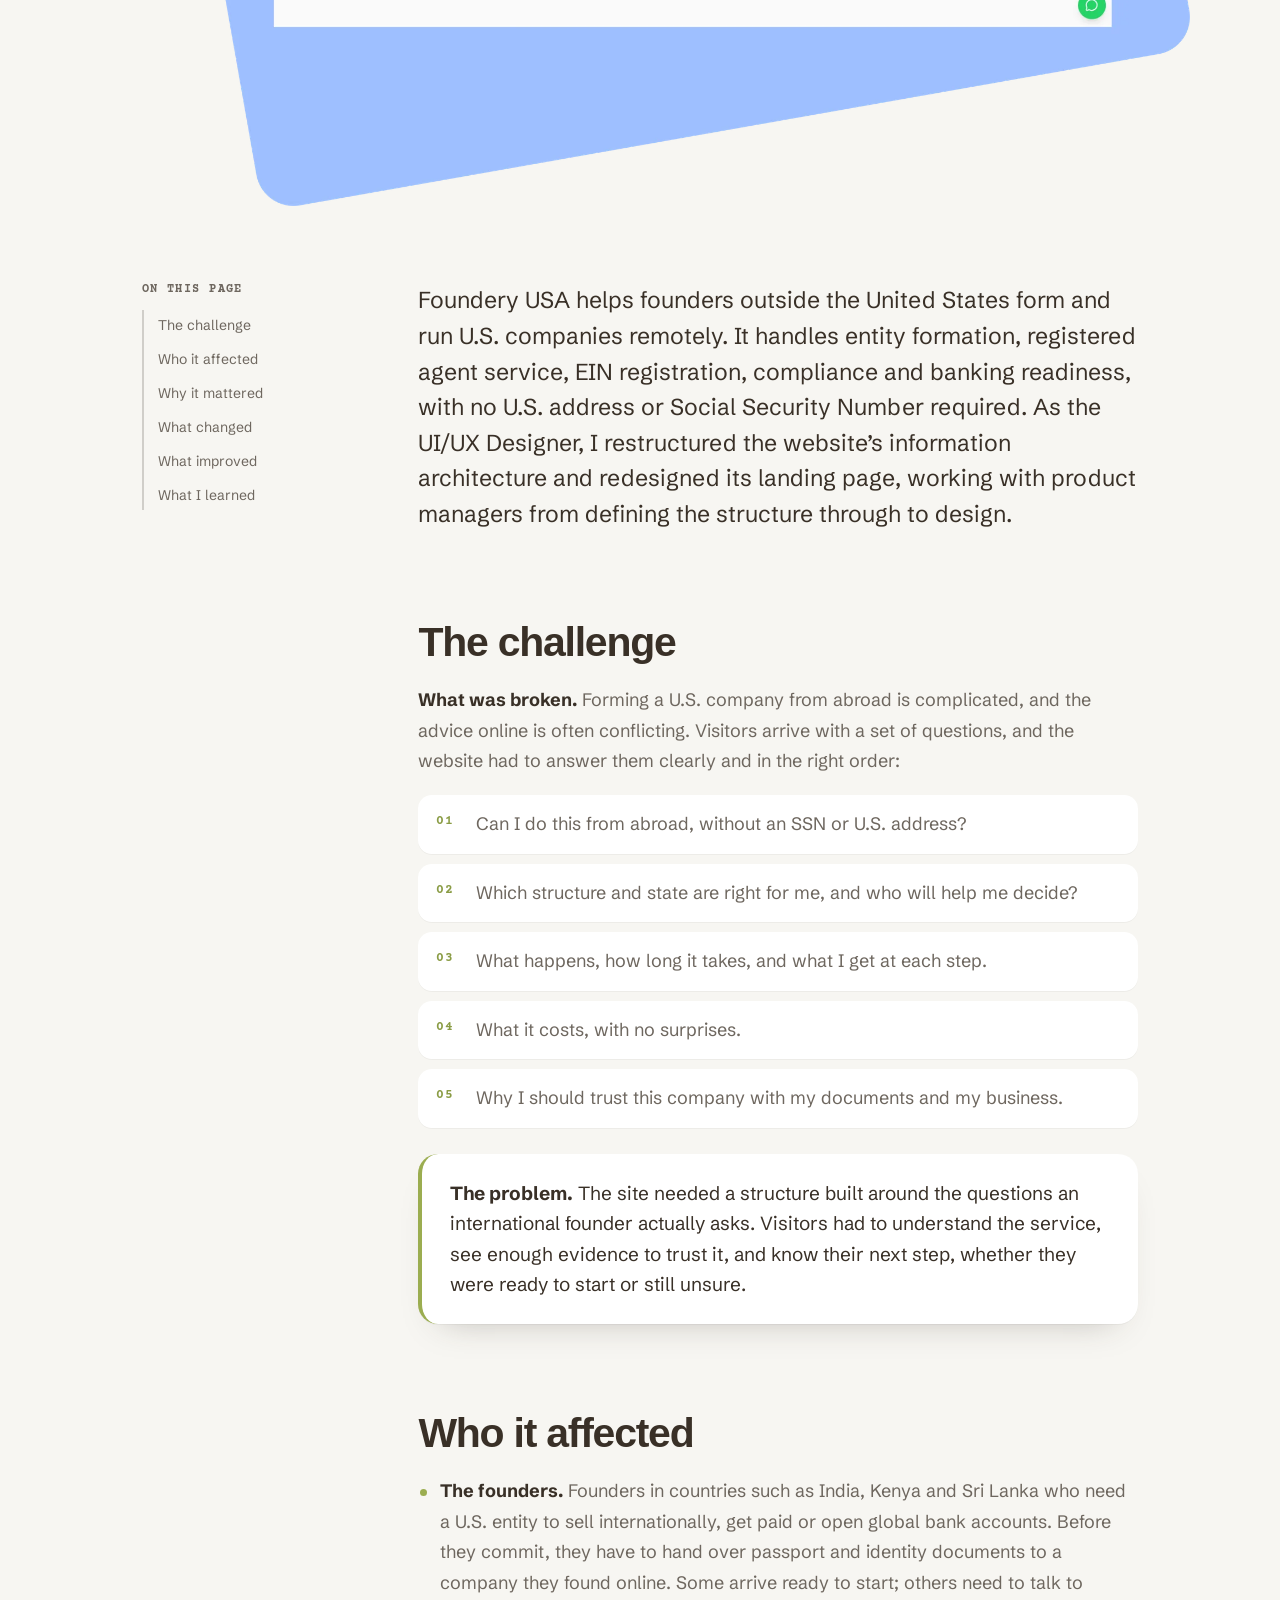
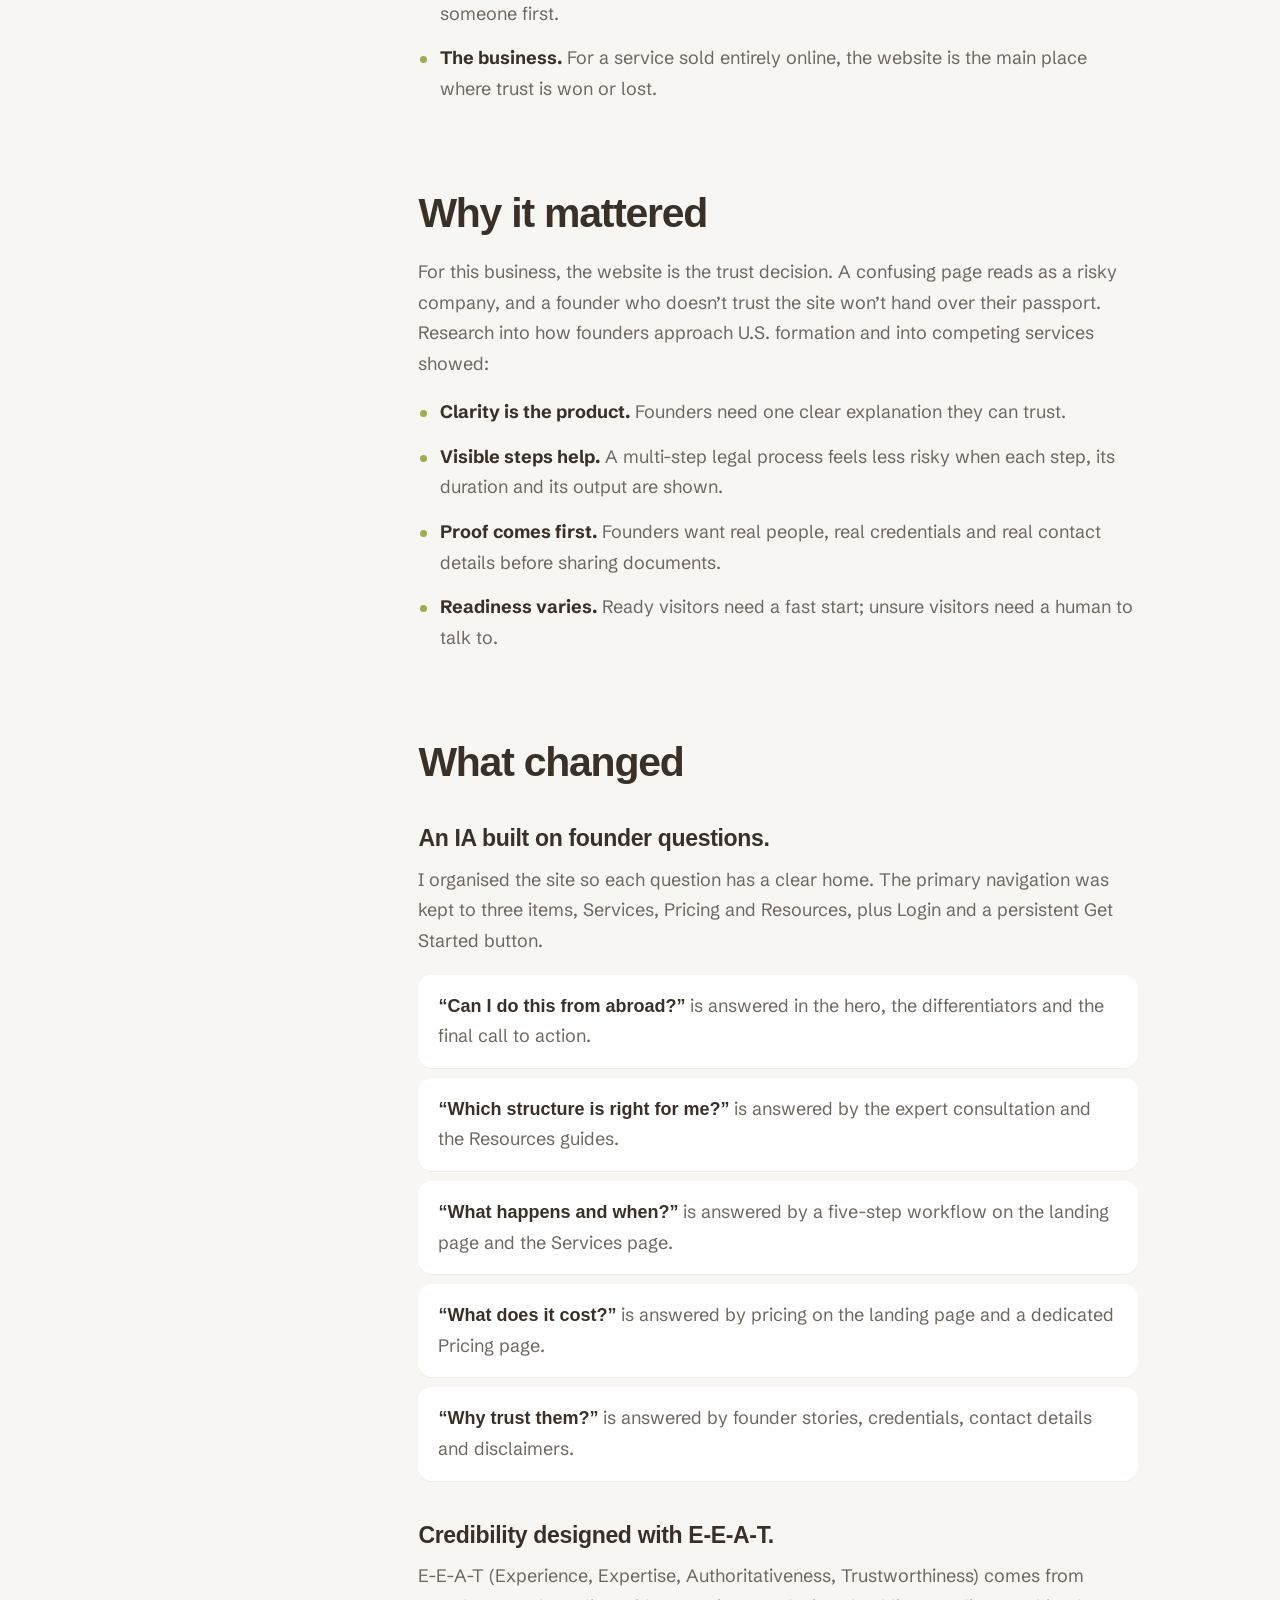
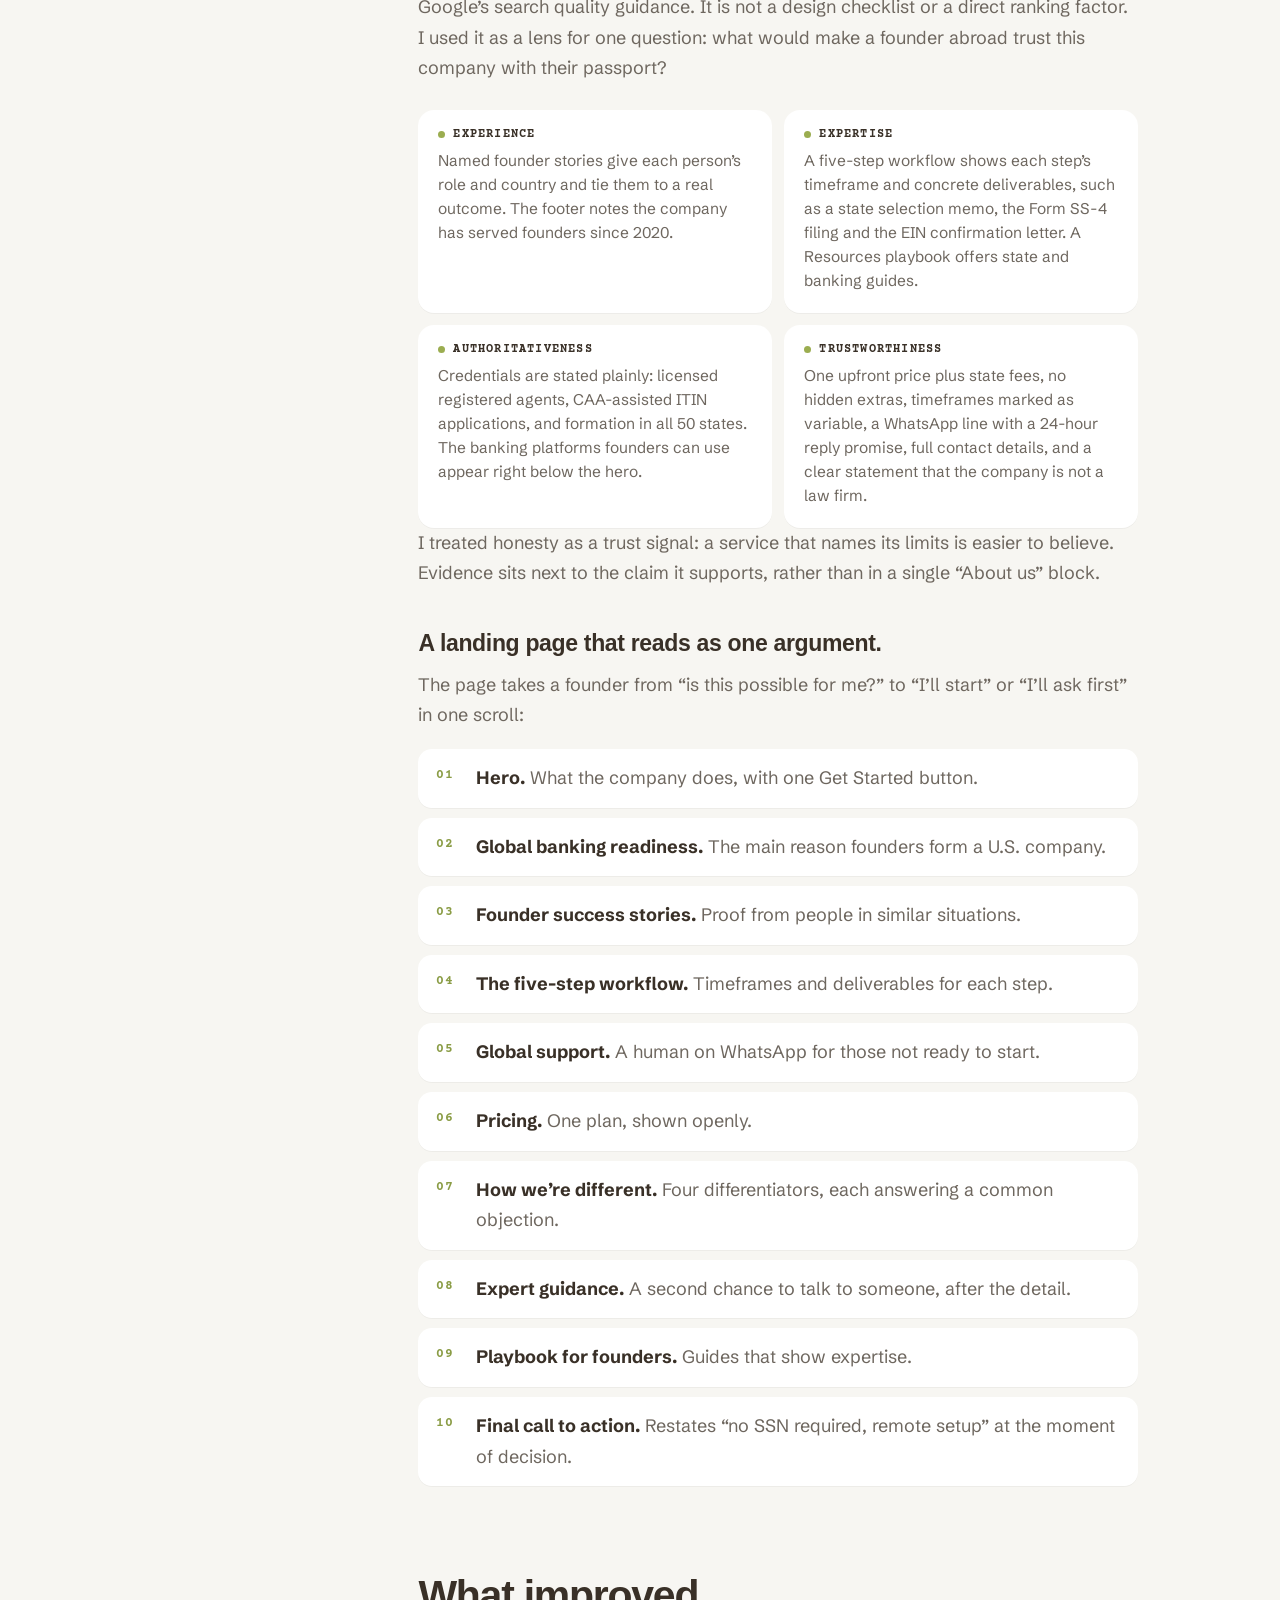
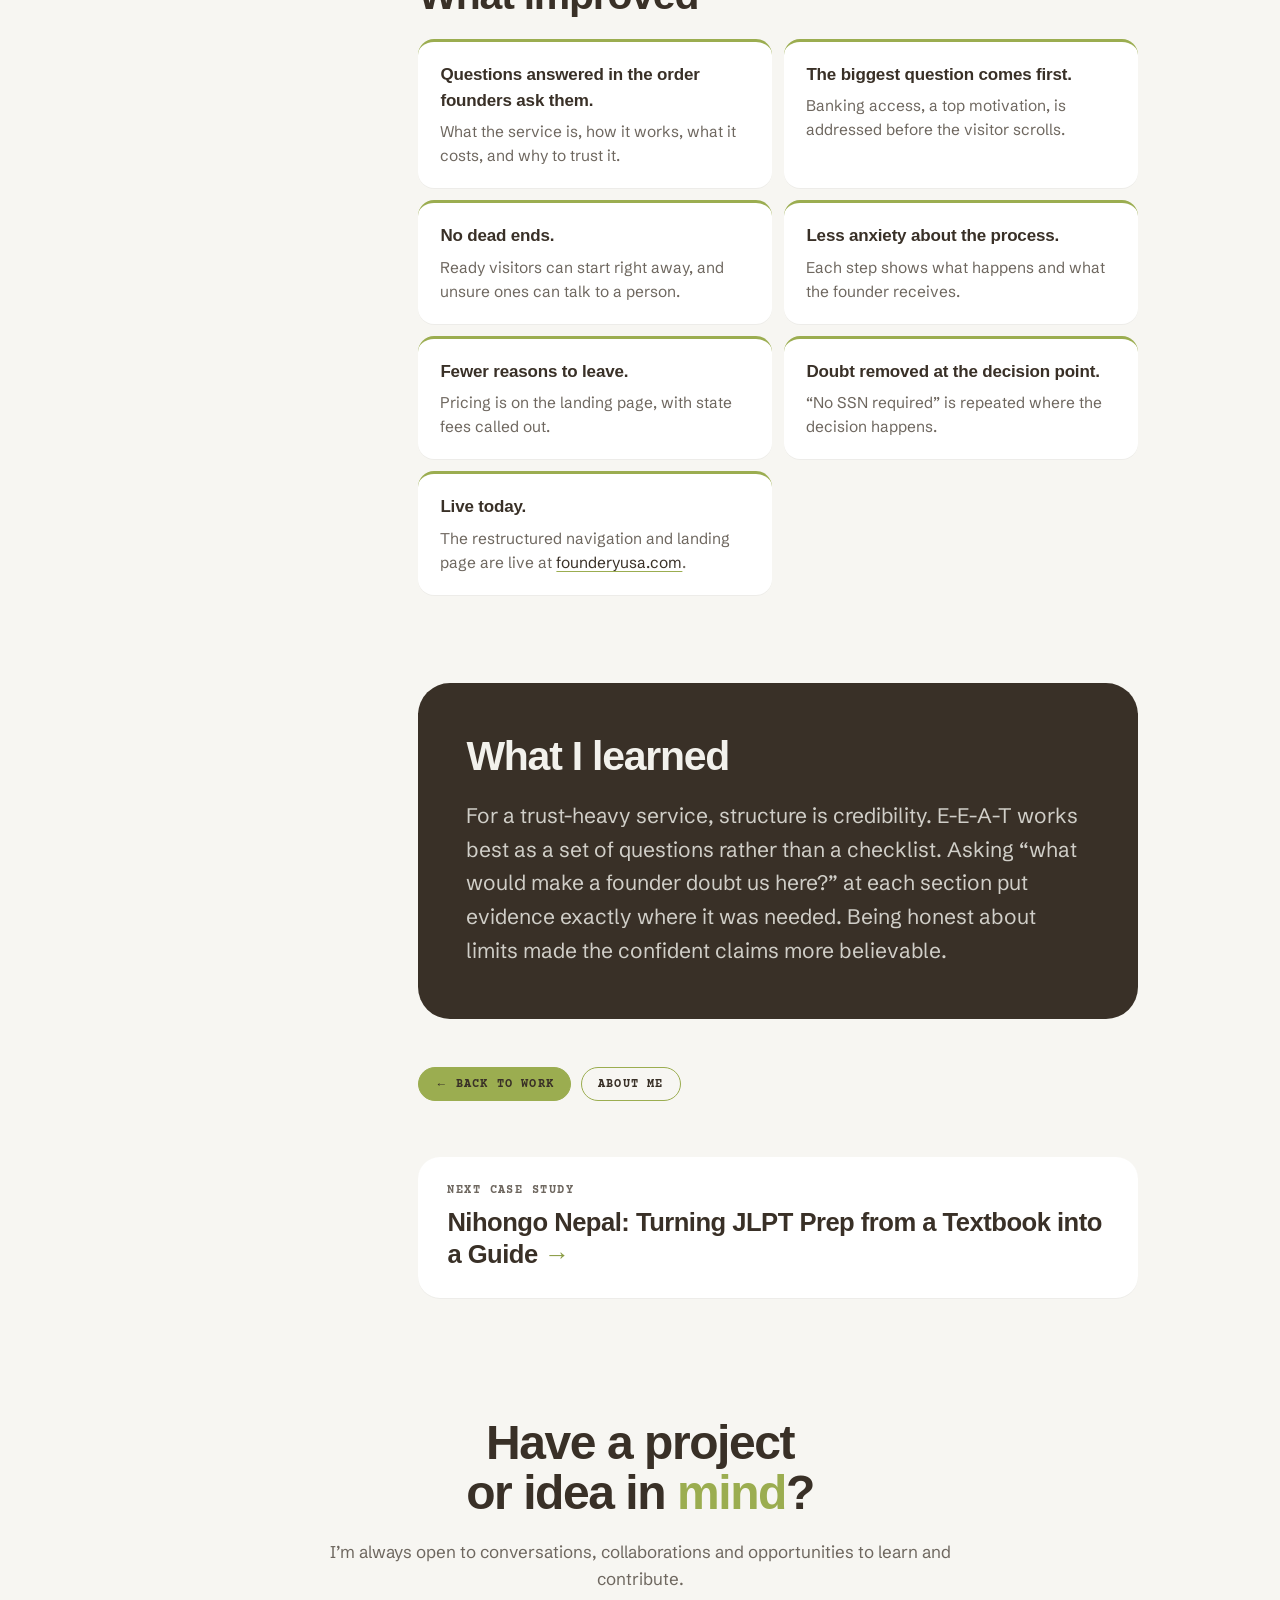
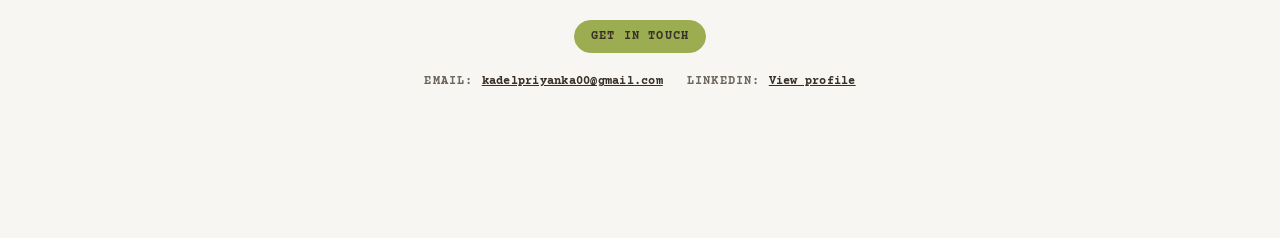
==== commit 40b9bb33: "Add resume, LinkedIn and contact email Co-Authored-By: Claude Opus 5.5 <noreply@anthropic.com>" ====
--- a/work/foundery-usa.html
+++ b/work/foundery-usa.html
@@ -40,7 +40,7 @@
       <a class="q-in" id="q-linkedin" href="#" target="_blank" rel="noopener" aria-label="Priyanka on LinkedIn" title="LinkedIn">
         <svg viewBox="0 0 24 24" fill="currentColor" aria-hidden="true"><path d="M4.98 3.5a2.5 2.5 0 1 1 0 5 2.5 2.5 0 0 1 0-5ZM3 9.75h4v11H3v-11Zm6.5 0h3.8v1.5h.06c.53-.95 1.83-1.95 3.77-1.95 4.03 0 4.77 2.5 4.77 5.76v5.69h-4v-5.04c0-1.2-.02-2.75-1.73-2.75-1.74 0-2 1.31-2 2.66v5.13h-4v-11Z"/></svg>
       </a>
-      <a class="q-cv" id="q-resume" href="../assets/resume.pdf" download aria-label="Download resume">
+      <a class="q-cv" id="q-resume" href="../assets/resume.pdf" download="Priyanka_Kadel_Resume.pdf" aria-label="Download resume">
         <svg viewBox="0 0 24 24" fill="none" stroke="currentColor" stroke-width="2.2" stroke-linecap="round" stroke-linejoin="round" aria-hidden="true"><path d="M12 4v11m0 0-4.5-4.5M12 15l4.5-4.5M5 20h14"/></svg>
         <span class="q-label">Resume</span>
       </a>
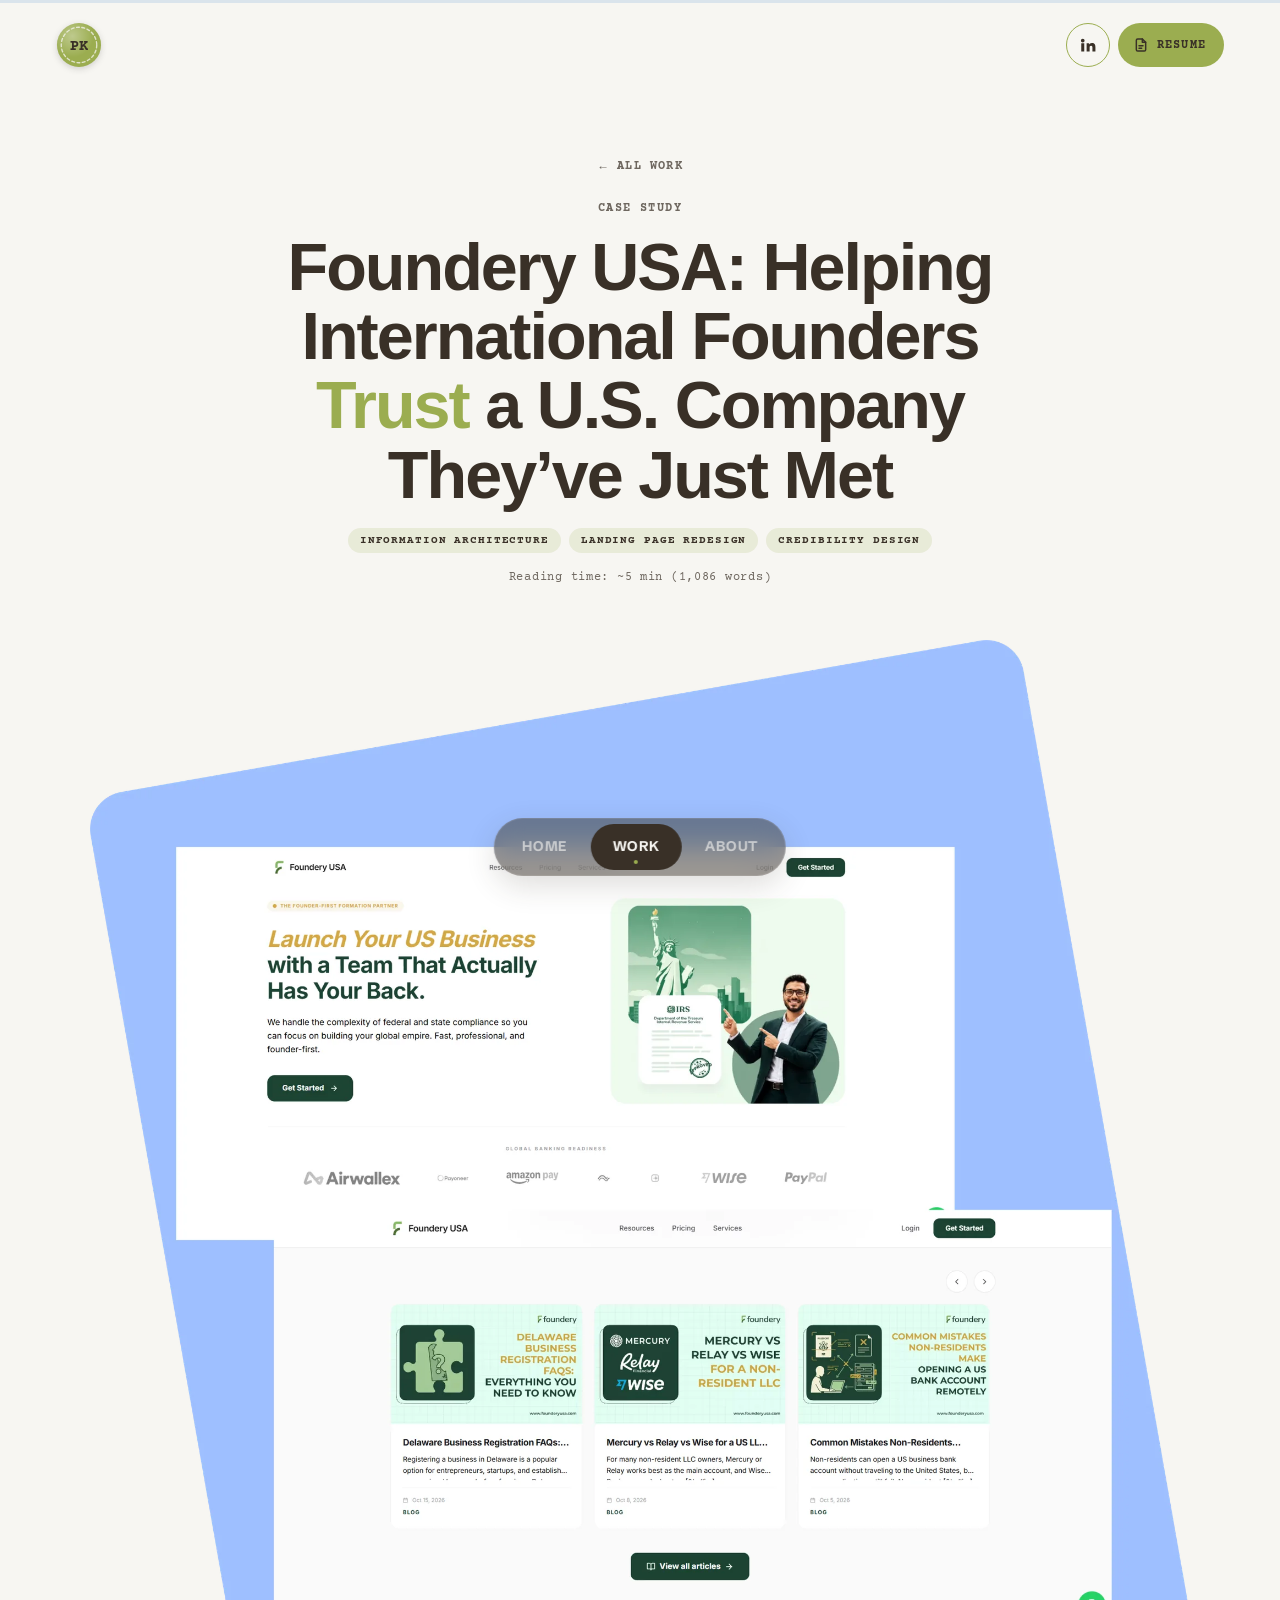
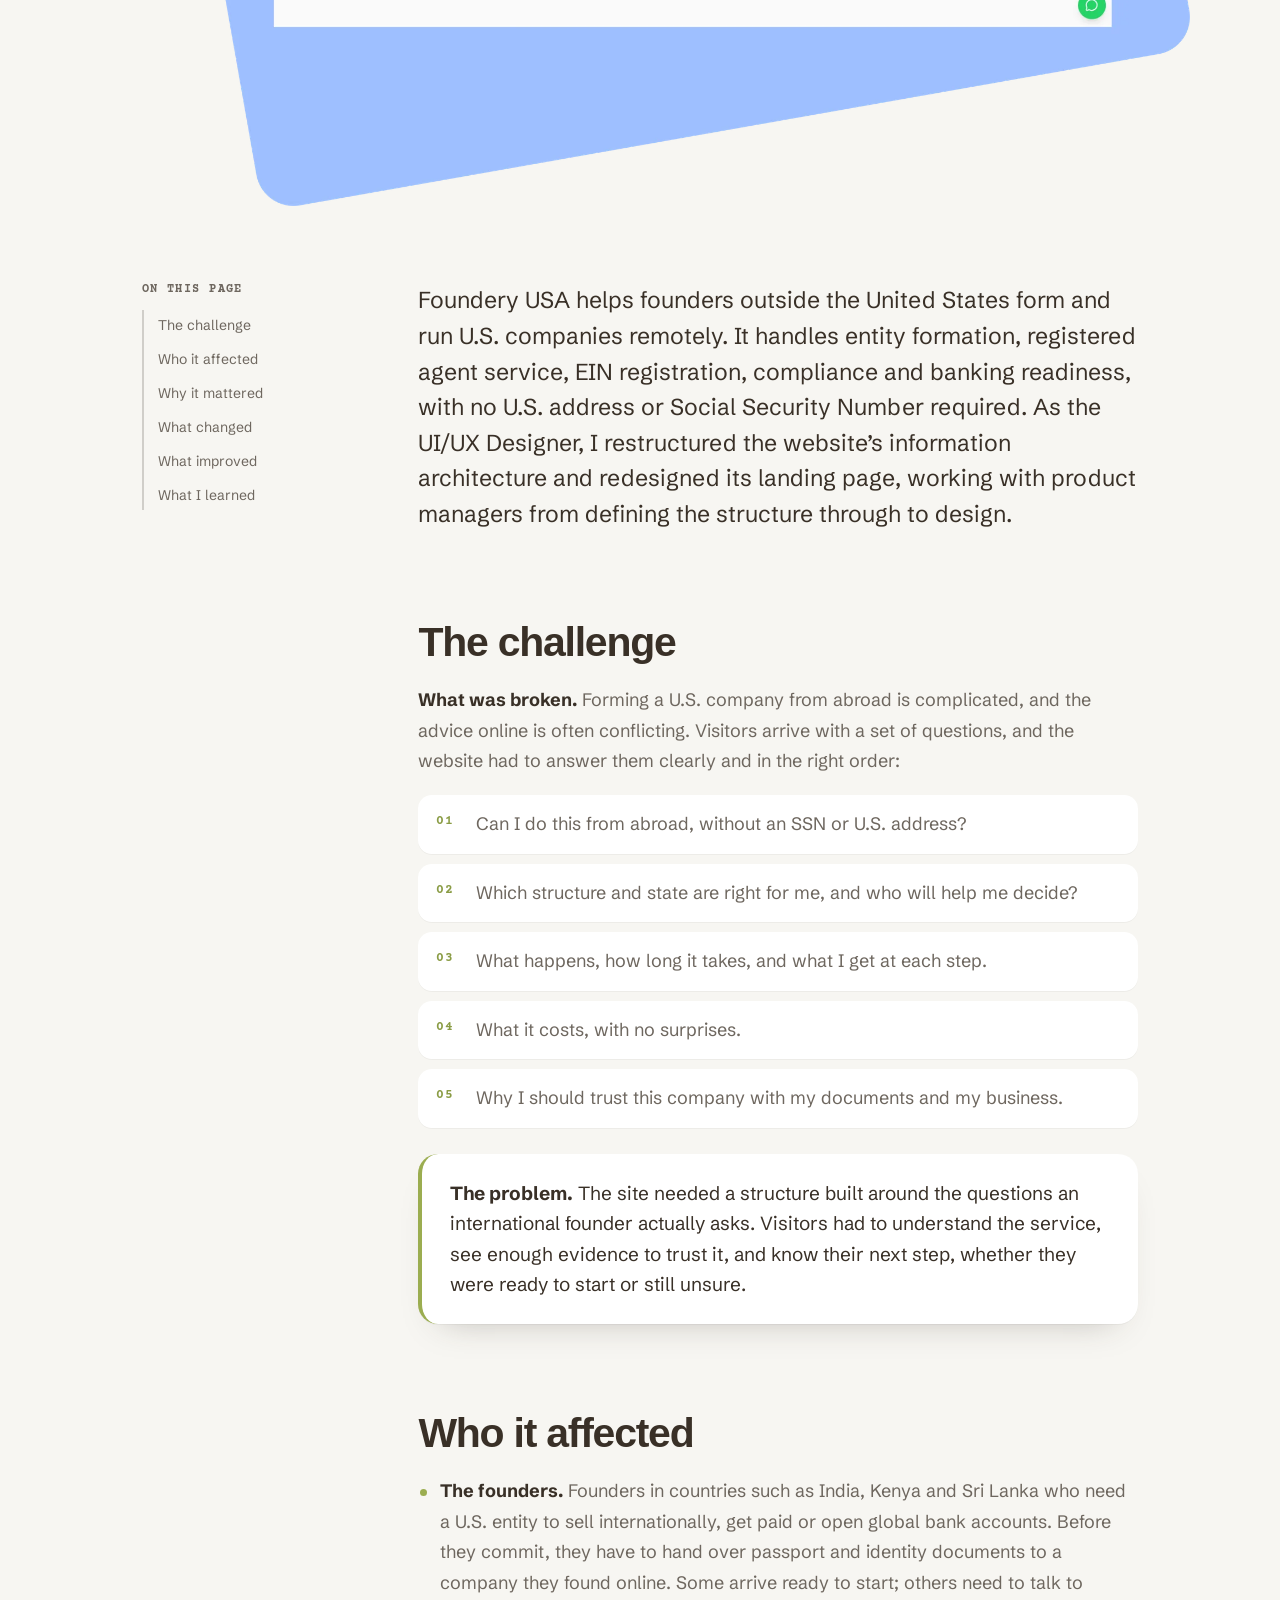
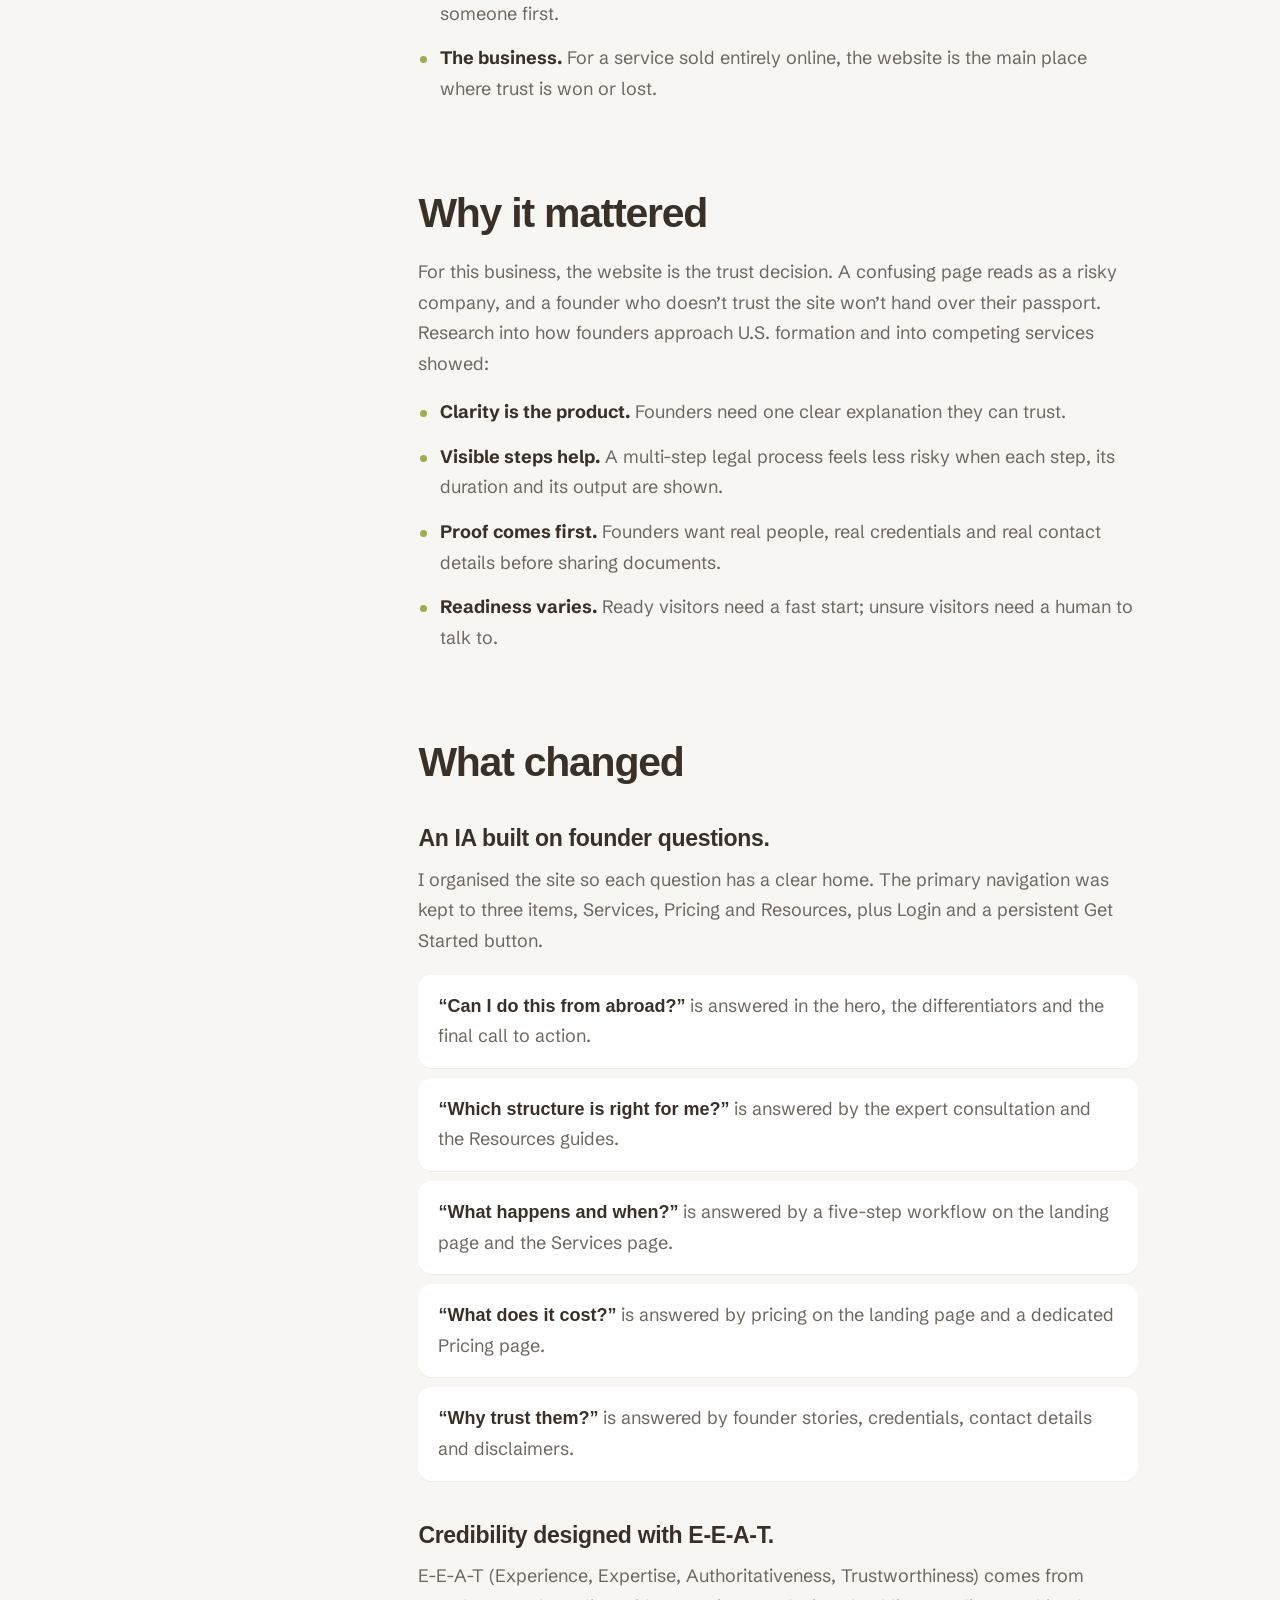
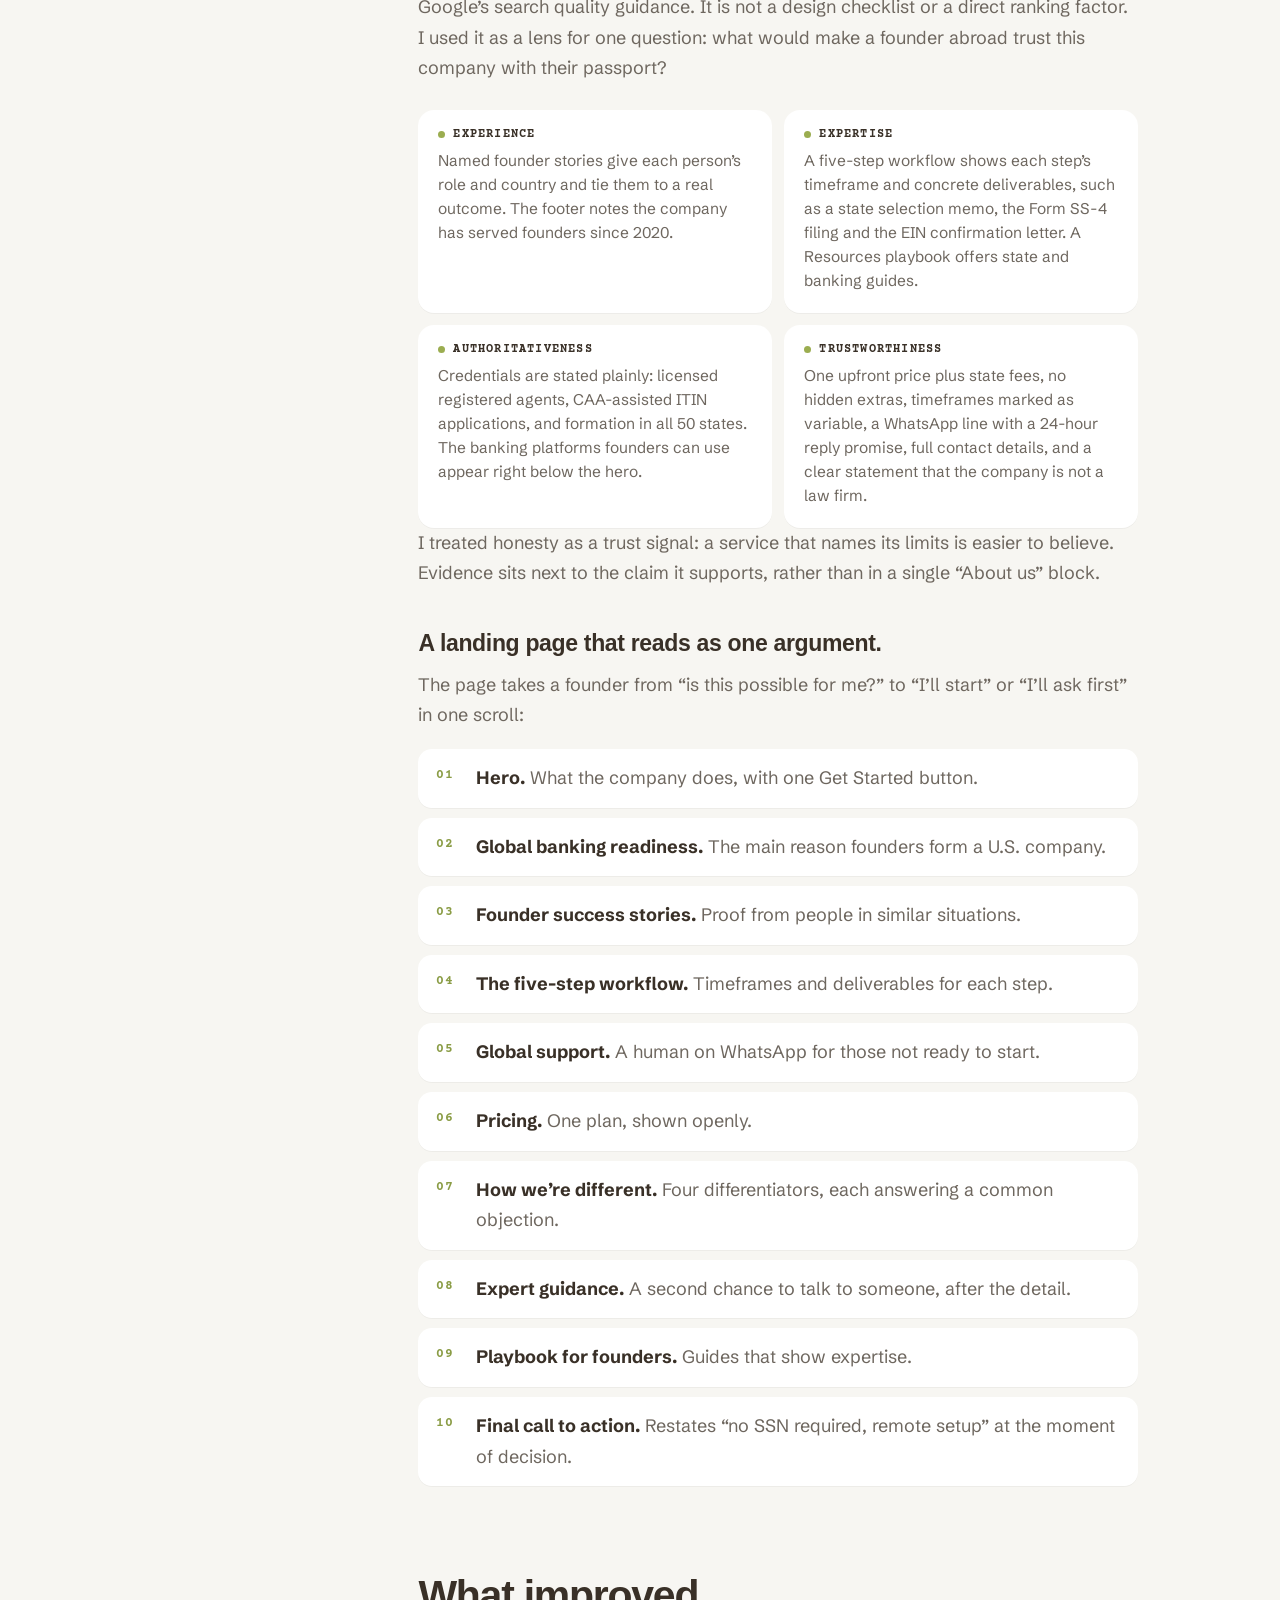
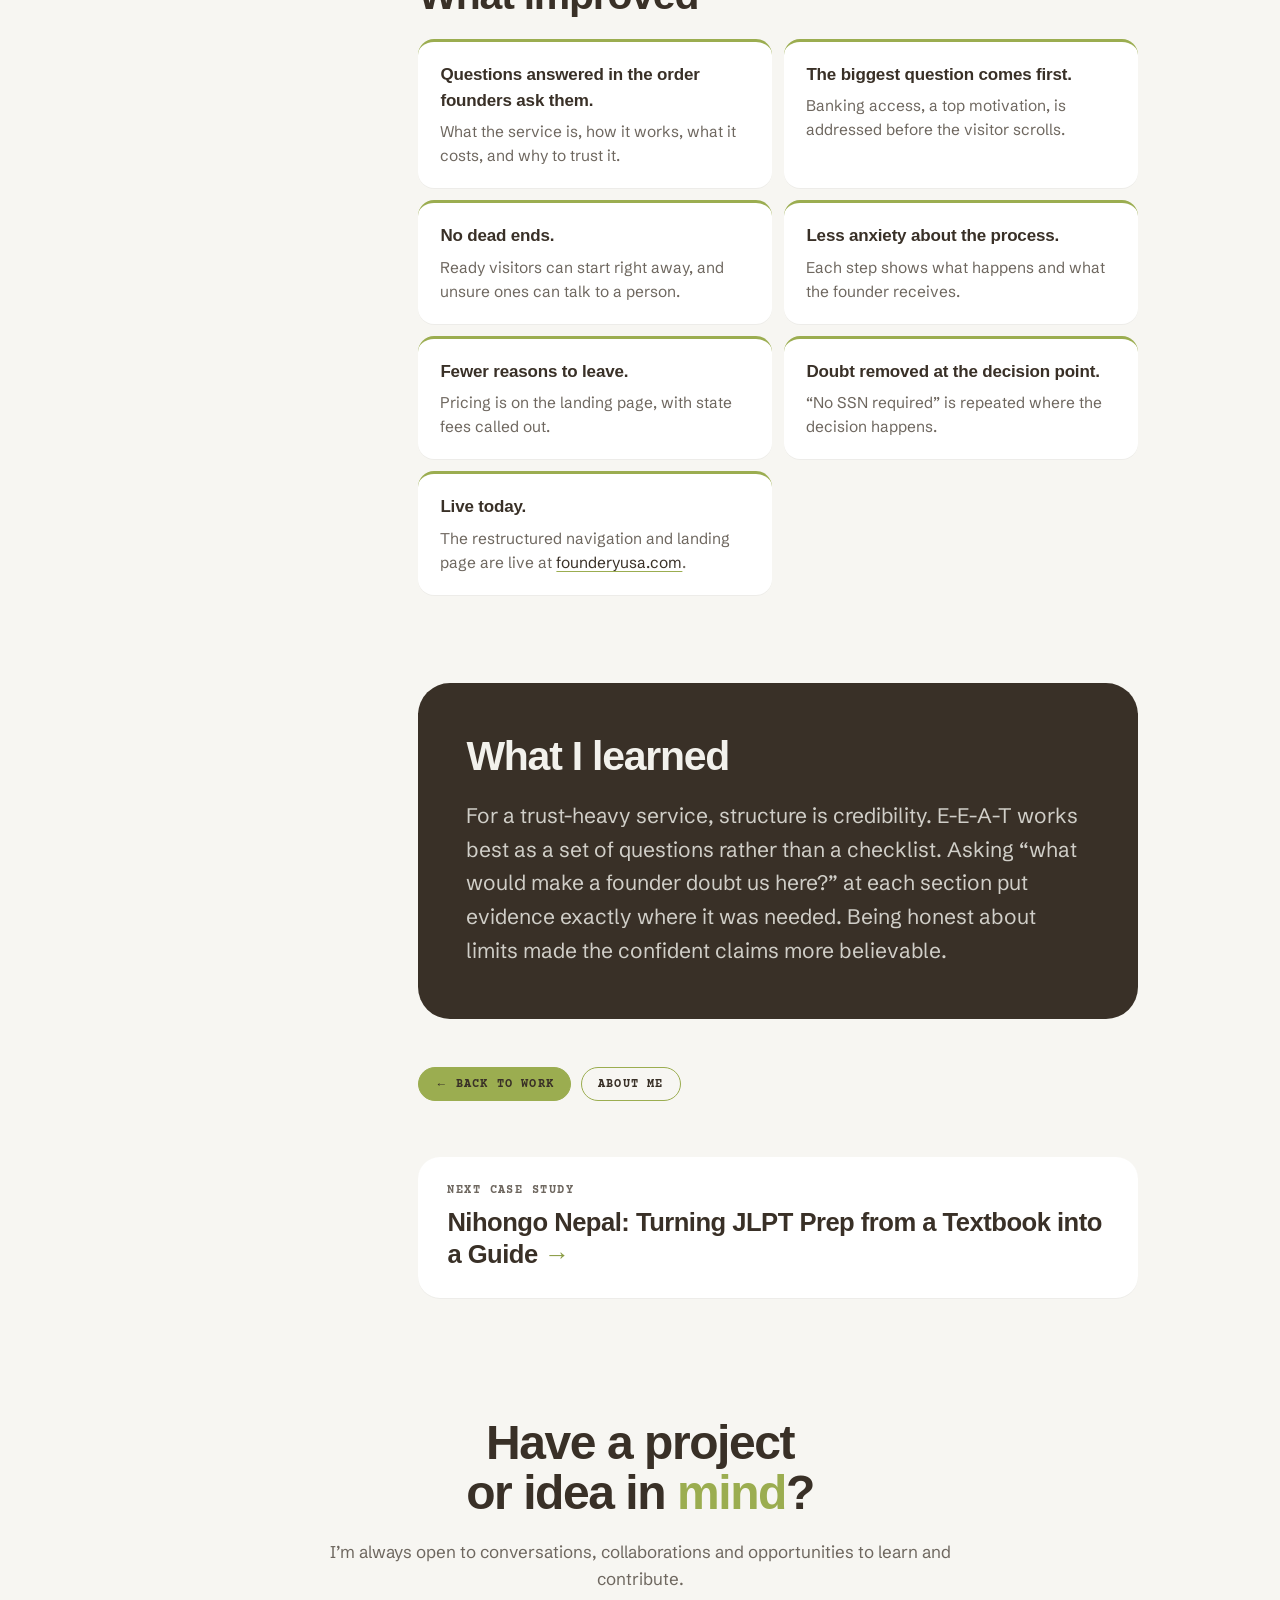
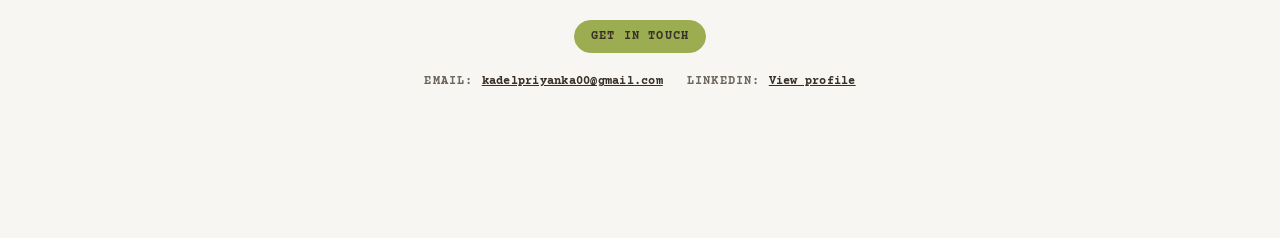
==== commit e10c8bf5: "Open resume in a new tab instead of downloading it Co-Authored-By: Claude Opus 5.5 <noreply@anthropi" ====
--- a/work/foundery-usa.html
+++ b/work/foundery-usa.html
@@ -40,8 +40,8 @@
       <a class="q-in" id="q-linkedin" href="#" target="_blank" rel="noopener" aria-label="Priyanka on LinkedIn" title="LinkedIn">
         <svg viewBox="0 0 24 24" fill="currentColor" aria-hidden="true"><path d="M4.98 3.5a2.5 2.5 0 1 1 0 5 2.5 2.5 0 0 1 0-5ZM3 9.75h4v11H3v-11Zm6.5 0h3.8v1.5h.06c.53-.95 1.83-1.95 3.77-1.95 4.03 0 4.77 2.5 4.77 5.76v5.69h-4v-5.04c0-1.2-.02-2.75-1.73-2.75-1.74 0-2 1.31-2 2.66v5.13h-4v-11Z"/></svg>
       </a>
-      <a class="q-cv" id="q-resume" href="../assets/resume.pdf" download="Priyanka_Kadel_Resume.pdf" aria-label="Download resume">
-        <svg viewBox="0 0 24 24" fill="none" stroke="currentColor" stroke-width="2.2" stroke-linecap="round" stroke-linejoin="round" aria-hidden="true"><path d="M12 4v11m0 0-4.5-4.5M12 15l4.5-4.5M5 20h14"/></svg>
+      <a class="q-cv" id="q-resume" href="../assets/resume.pdf" target="_blank" rel="noopener" aria-label="View resume (opens in a new tab)" title="View resume">
+        <svg viewBox="0 0 24 24" fill="none" stroke="currentColor" stroke-width="2.2" stroke-linecap="round" stroke-linejoin="round" aria-hidden="true"><path d="M14 3H7a2 2 0 0 0-2 2v14a2 2 0 0 0 2 2h10a2 2 0 0 0 2-2V8z"/><path d="M14 3v5h5M9 13h6M9 17h4"/></svg>
         <span class="q-label">Resume</span>
       </a>
       <span class="toast" id="toast" role="status" hidden></span>
